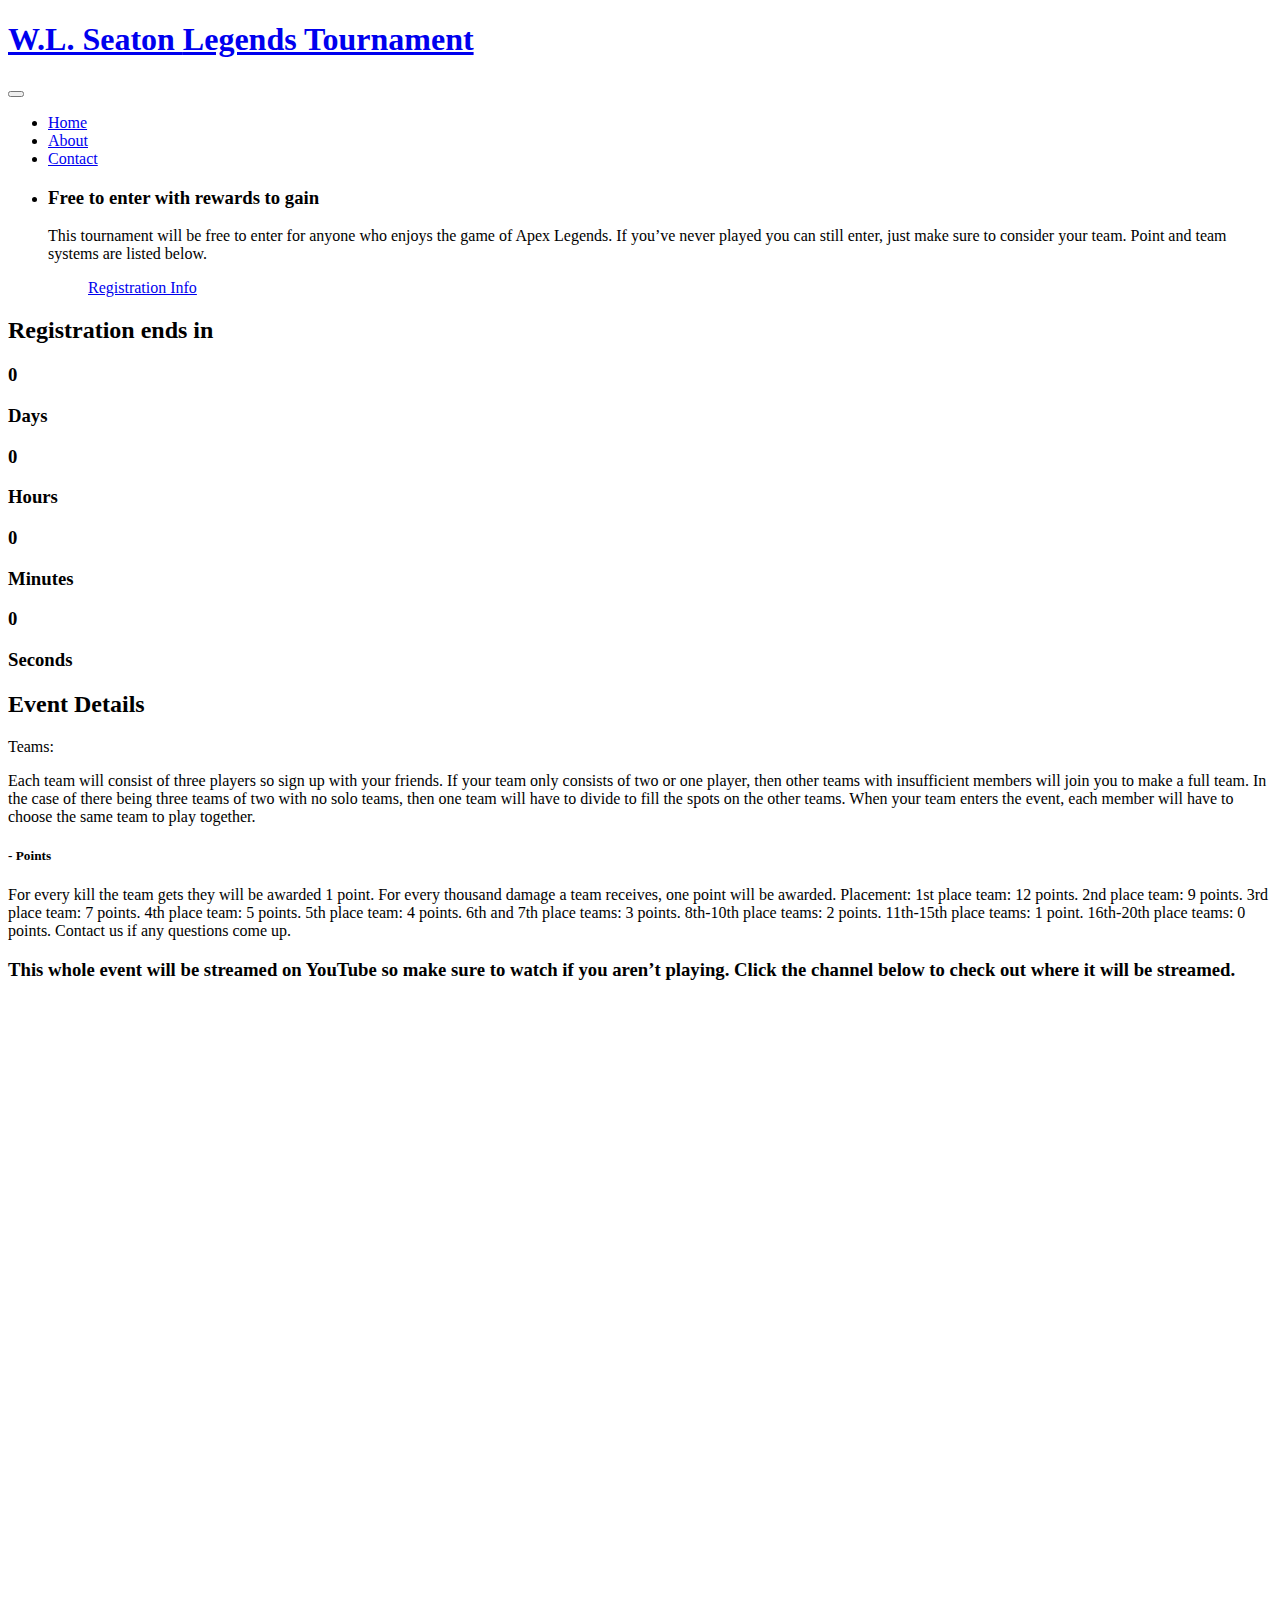
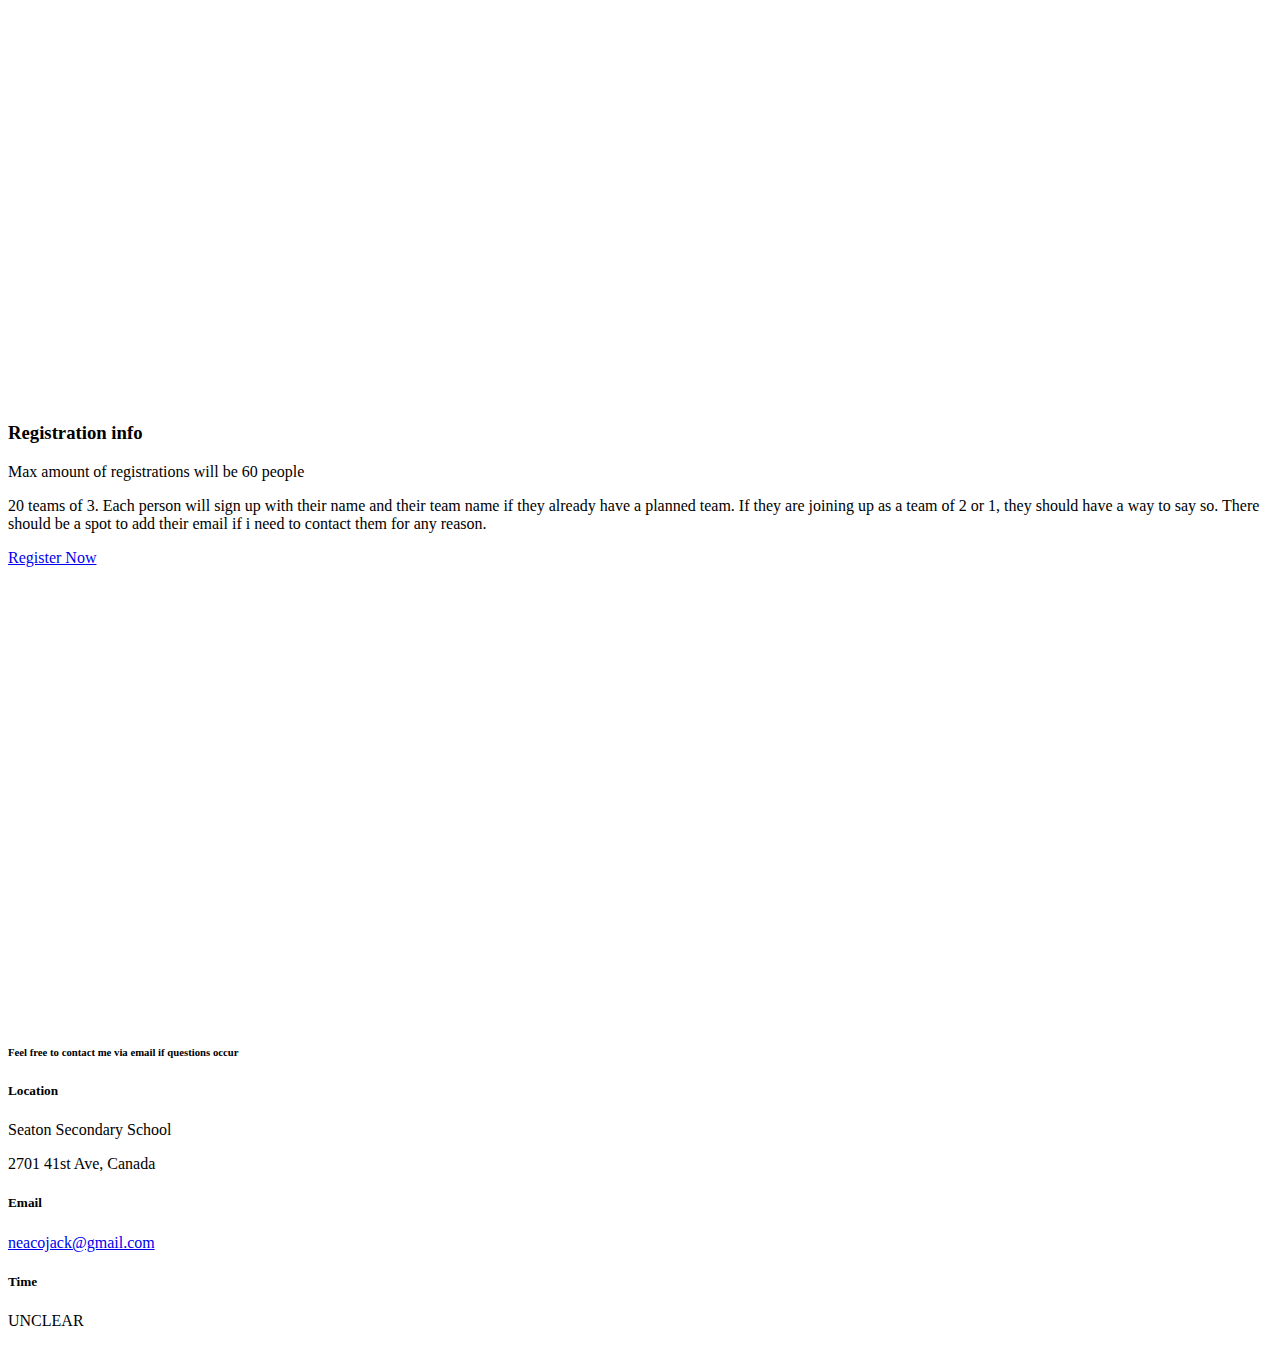
==== index.html @ 9aca7dee "Update index.html" ====
<!DOCTYPE html>
<html lang="en">
<head>
<title>Seaton Legends Tournament</title>
<meta name="viewport" content="width=device-width, initial-scale=1">
<meta charset="utf-8">
<script type="application/x-javascript"> addEventListener("load", function() { setTimeout(hideURLbar, 0); }, false); function hideURLbar(){ window.scrollTo(0,1); } </script>
<!-- bootstrap-css -->
<link href="bootstrap.css" rel="stylesheet" type="css" media="all">
<!--// bootstrap-css -->
<!-- css -->
<link rel="stylesheet" href="style.css" type="css" media="all">
<!--// css -->
<!-- font-awesome icons -->
<link href="font-awesome.css" rel="stylesheet"> 
<!-- //font-awesome icons -->
<!-- portfolio -->	
<link rel="stylesheet" href="chocolat.css" type="css" media="all">
<!-- //portfolio -->	
<!-- font -->
<link href="//fonts.googleapis.com/css?family=Roboto:100,100i,300,300i,400,400i,500,500i,700,700i,900,900i" rel="stylesheet">
<link href='//fonts.googleapis.com/css?family=Roboto+Condensed:400,700italic,700,400italic,300italic,300' rel='stylesheet' type='text/css'>
<!-- //font -->
<script src="js/jquery-1.11.1.min.js"></script>
<script src="js/bootstrap.js"></script>
<script type="text/javascript">
	jQuery(document).ready(function($) {
		$(".scroll").click(function(event){		
			event.preventDefault();
			$('html,body').animate({scrollTop:$(this.hash).offset().top},1000);
		});
	});
</script> 

<!--[if lt IE 9]>
  <script src="https://oss.maxcdn.com/libs/html5shiv/3.7.0/html5shiv.js"></script>
<![endif]-->
</head>
<body>
	<!-- banner -->
	<div class="banner">
		<div class="agileinfo-dot">
			<div class="agileits-logo">
				<h1><a href="index.html">W.L. Seaton  <span>Legends Tournament</span></a></h1>
			</div>
			<div class="header-top">
				<div class="container">
					<div class="header-top-info">
						<nav class="navbar navbar-default">
							<!-- Brand and toggle get grouped for better mobile display -->
							<div class="navbar-header">
								<button type="button" class="navbar-toggle collapsed" data-toggle="collapse" data-target="#bs-example-navbar-collapse-1">
									<span class="sr-only">Toggle navigation</span>
									<span class="icon-bar"></span>
									<span class="icon-bar"></span>
									<span class="icon-bar"></span>
								</button>
							</div>

							<!-- Collect the nav links, forms, and other content for toggling -->
							<div class="collapse navbar-collapse nav-wil" id="bs-example-navbar-collapse-1">
								<nav>
									<ul class="nav navbar-nav">
										<li class="active"><a href="index.html">Home</a></li>
										<li><a href="#about" class="scroll">About</a></li>
										<li><a href="#contact" class="scroll">Contact</a></li>
									</ul>
								</nav>
							</div>
							<!-- /.navbar-collapse -->
						</nav>
					</div>
				</div>
			</div>
			<div class="w3layouts-banner-info">
				<div class="container">
					<div class="w3layouts-banner-slider">
						<div class="w3layouts-banner-top-slider">
							<div class="slider">
								<div class="callbacks_container">
									<ul class="rslides callbacks callbacks1" id="slider4">
										<li>
											<div class="banner_text">
												<h3>Free to enter with rewards to gain</h3>
												<p>This tournament will be free to enter for anyone who enjoys the game of Apex Legends. If you’ve never played you can still enter, just make sure to consider your team. Point and team systems are listed below.												</p>
												<ul class="w3-button">
													<a href="#gallery" class="scroll">Registration Info</a>
												</ul>
											</div>
										</li>

									</ul>

									<section class="coming-soon">
										<div>
										  <h2>Registration ends in</h2>
										  <div class="countdown">
											<div class="container-day">
											  <h3 class="day">Time</h3>
											  <h3>Days</h3>
											</div>
											<div class="container-hour">
											  <h3 class="hour">Time</h3>
											  <h3>Hours</h3>
											</div>
											<div class="container-minute">
											  <h3 class="minute">Time</h3>
											  <h3>Minutes</h3>
											</div>
											<div class="container-second">
											  <h3 class="second">Time</h3>
											  <h3>Seconds</h3>
											</div>
										  </div>
										</div>
										<!-- <img class="waiting" src="./images/example1.jpg" /> -->
									  </section>
									  <script src="index.js"></script>


								</div>
								<div class="clearfix"> </div>
								<script src="js/responsiveslides.min.js"></script>
								<script>
									// You can also use "$(window).load(function() {"
									$(function () {
									  // Slideshow 4
									  $("#slider4").responsiveSlides({
										auto: true,
										pager:true,
										nav:true,
										speed: 500,
										namespace: "callbacks",
										before: function () {
										  $('.events').append("<li>before event fired.</li>");
										},
										after: function () {
										  $('.events').append("<li>after event fired.</li>");
										}
									  });
								
									});
								 </script>
								<!--banner Slider starts Here-->
							</div>
						</div>
					</div>
				</div>
			</div>
		</div>
	</div>
	<!-- //banner -->
	<!-- about -->
	<div class="about" id="about"> 
		<div class="container"> 
			<div class="welcome">
				<div class="agileits-title"> 
					<h2>Event Details</h2>
					<span>Teams: </span><p>Each team will consist of three players so sign up with your friends. If your team only consists of two or one player, then other teams with insufficient members will join you to make a full team. In the case of there being three teams of two with no solo teams, then one team will have to divide to fill the spots on the other teams. When your team enters the event, each member will have to choose the same team to play together.					</p>
				</div>
			</div>
			<div class="about-w3lsrow"> 
				<div class="col-md-7 col-sm-7 w3about-img"> 
					<div class="w3about-text"> 
						<h5 class="w3l-subtitle">- Points</h5>
						<p>For every kill the team gets they will be awarded 1 point. For every thousand damage a team receives, one point will be awarded. <span>Placement:</span> 1st place team: 12 points. 2nd place team: 9 points. 3rd place team: 7 points. 4th place team: 5 points. 5th place team: 4 points. 6th  and 7th place teams: 3 points. 8th-10th place teams: 2 points. 11th-15th place teams: 1 point. 16th-20th place teams: 0 points.
							Contact us if any questions come up.</p>
					</div>
				</div> 
				<div class="clearfix"> </div>
			</div>
		</div>
	</div>
	<!-- //about --> 
	<!-- markets -->
	<div class="markets" id="markets">
		<div class="container">
			<div class="agileits-title"> 
				<h3>This whole event will be streamed on YouTube so make sure to watch if you aren’t playing. Click the channel below to check out where it will be streamed.</h3>
			</div>
			<div class="youtube">
				 <iframe id="youtube" src='https://widgets.sociablekit.com/youtube-channel-videos/iframe/231687' frameborder='0' width='100%' height='1000'></iframe>
			</div>

		</div>
	</div>
	<!-- //markets -->
	<!-- portfolio -->
	<div class="portfolio" id="gallery">
		<div class="container">
			<div class="agileits-title2"> 
				<h3>Registration info</h3> 
				<div class="p2">
					<p>Max amount of registrations will be 60 people</p>
				</div>
				<div class="p">
					<p> 20 teams of 3. Each person will sign up with their name and their team name if they already have a planned team. If they are joining up as a team of 2 or 1, they should have a way to say so. There should be a spot to add their email if i need to contact them for any reason.</p>
				</div>
			</div>
			<div class="w3-button">
				<a href="https://docs.google.com/forms/d/e/1FAIpQLSfrd9AzRhkGu83WrYYAZsV8nhxRJl8snKcd16oXZm_M70qxGg/viewform?usp=sf_link" data-toggle="modal" data-target="#myModal">Register Now</a>
			</div>
			
		</div>
	</div>
	<!-- //portfolio -->
	<!-- modal -->

	<!-- //modal -->
	<!-- testimonial -->

	<!-- //testimoni-->
	<!-- //mail -->
	<!-- contact -->
	<div id="contact" class="contact">
		<div class="contact-row agileits-w3layouts">  
			<div class="col-md-5 contact-w3lsleft map">
				<iframe src="https://www.google.com/maps/embed?pb=!1m18!1m12!1m3!1d2550.0296225092206!2d-119.26890732314709!3d50.27270550014544!2m3!1f0!2f0!3f0!3m2!1i1024!2i768!4f13.1!3m3!1m2!1s0x537dd8edae91779f%3A0x632ab444220f8e5c!2s4701%2041st%20Ave%2C%20Vernon%2C%20BC%20V1T%204Y2!5e0!3m2!1sen!2sca!4v1700872044190!5m2!1sen!2sca" width="600" height="450" style="border:0;" allowfullscreen="" loading="lazy" referrerpolicy="no-referrer-when-downgrade"></iframe>
			</div>
			<div class="col-md-7 contact-w3lsright">
				<h6>Feel free to contact me via email if questions occur </h6>
				<div class="col-xs-6 address-row">
					<div class="col-xs-2 address-left">
						<span class="glyphicon glyphicon-home" aria-hidden="true"></span>
					</div>
					<div class="col-xs-10 address-right">
						<h5>Location</h5>
						<p>Seaton Secondary School</p>
						<p>2701 41st Ave, Canada </p>
					</div>
					<div class="clearfix"> </div>
				</div>
				<div class="col-xs-6 address-row w3-agileits">
					<div class="col-xs-2 address-left">
						<span class="glyphicon glyphicon-envelope" aria-hidden="true"></span>
					</div>
					<div class="col-xs-10 address-right">
						<h5>Email</h5>
						<p><a href="neacojack@gmail.com"> neacojack@gmail.com </a></p>

					</div>
					<div class="clearfix"> </div>
				</div>

				<div class="col-xs-6 address-row">
					<div class="col-xs-2 address-left">
						<span class="glyphicon glyphicon-time" aria-hidden="true"></span>
					</div>
					<div class="col-xs-10 address-right">
						<h5>Time</h5>
						<p>UNCLEAR</p>
					</div>
					<div class="clearfix"> </div>
				</div>
				<div class="clearfix"> </div>	
			</div>
			<div class="clearfix"> </div>
		</div>	
	</div>
</body>	
</html>
---- style.css ----
body a{
  transition: 0.5s all;
  -webkit-transition: 0.5s all;
  -o-transition: 0.5s all;
  -moz-transition: 0.5s all;
  -ms-transition: 0.5s all;
}
html, body{
    font-size: 100%;
	font-family: 'Roboto', sans-serif;
}
body{
	background:#FFFFFF;
}
.banner{
	background: url(../images/1.jpg) no-repeat 0px 0px;
    background-size: cover;
}
.agileinfo-dot{
    background: url(../images/dott.png)repeat 0px 0px;
    background-size: 2px;
    -webkit-background-size: 2px;
    -moz-background-size: 2px;
    -o-background-size: 2px;
    -ms-background-size: 2px;
    padding: 3em 0;
}
.jarallax {
    position: relative;
    background-size: cover;
    background-repeat: no-repeat;
    background-position: 50% 50%;
}
/*-- banner --*/
/*-- header --*/
.agileits-logo {
	text-align:center;
}
.agileits-logo h1{
	margin:0;
}
.agileits-logo h1 a{
    font-size: 2em;
    text-transform: uppercase;
    color: #0d153c;
    text-decoration: none;
    font-weight: 700;
    font-family: 'Roboto Condensed', sans-serif;
    letter-spacing: 6px;
    padding: 0;
}
.agileits-logo h1 a span{
    text-transform: capitalize;
    letter-spacing: 1px;
    font-weight: 300;
    color: #FFFFFF;
}
.navbar-default {
    background: none;
    border: none;
}
.navbar {
    margin-bottom: 0;
}
.navbar-collapse {
    padding: 0;
    box-shadow: none;
}
.navbar-default .navbar-brand {
    color: #fff;
}
.navbar-nav {
    float: none;
    text-align: center;
    background: none;
    margin: 4em 0 0 0;
}
.header-top-info ul li{
    display: inline-block;
    float: none;
}
.navbar-nav li:after {
    content: "";
    position: absolute;
    background: #FFFFFF;
    height: 7px;
    width: 7px;
    top: 16px;
    left: 0;
    border-radius: 50%;
	-webkit-border-radius: 50%;
	-ms-border-radius: 50%;
	-o-border-radius: 50%;
	-moz-border-radius: 50%;
}
.navbar-nav li.active:after {
    background: none !important;
    width: 0px !important;
}
.navbar-default .navbar-nav > li > a {
    color: #fff;
    border: solid 2px rgba(255, 255, 255, 0);
}
.navbar-default .navbar-nav > li > a:hover, .navbar-default .navbar-nav > li > a:focus {
    color: #ffffff;
	border: solid 2px #ffffff;
    background: none;
    border-radius: 20px;
}
.navbar-default .navbar-brand:hover, .navbar-default .navbar-brand:focus {
    color: #ffffff;
}
.navbar-nav > li > a {
    font-size: 1em;
    padding: .5em 2em;
    margin: 0 1em;
}
.navbar-default .navbar-nav > .active > a, .navbar-default .navbar-nav > .active > a:hover, .navbar-default .navbar-nav > .active > a:focus {
    color: #ffffff;
    border: solid 2px #ffffff;
    background: none;
    border-radius: 20px;
}
/*-- //header --*/
/*--slider--*/
#slider2,
#slider3 {
  box-shadow: none;
  -moz-box-shadow: none;
  -webkit-box-shadow: none;
  margin: 0 auto;
}
.rslides_tabs li:first-child {
  margin-left: 0;
}
.rslides_tabs .rslides_here a {
  background: rgba(255,255,255,.1);
  color: #fff;
  font-weight: bold;
}
.events {
  list-style: none;
}
.callbacks_container {
  position: relative;
  float: left;
  width: 100%;
}
.callbacks {
  position: relative;
  list-style: none;
  overflow: hidden;
  width: 100%;
  padding: 0;
  margin: 0;
}
.callbacks li {
  position: absolute;
  width: 100%;
}
.callbacks img {
  position: relative;
  z-index: 1;
  height: auto;
  border: 0;
}
.callbacks .caption {
	display: block;
	position: absolute;
	z-index: 2;
	font-size: 20px;
	text-shadow: none;
	color: #fff;
	left: 0;
	right: 0;
	padding: 10px 20px;
	margin: 0;
	max-width: none;
	top: 10%;
	text-align: center;
}
.callbacks_nav {
    position: absolute;
    -webkit-tap-highlight-color: rgba(0,0,0,0);
    bottom: 109px;
    left: 0;
    z-index: 3;
    text-indent: -9999px;
    overflow: hidden;
    text-decoration: none;
    width: 50px;
    height: 50px;
    background: transparent url(../images/arrows.png) no-repeat left top;
}
.callbacks_nav.next {
    left: auto;
    background-position: right top;
    right: 0;
 }
 .callbacks_nav.prev {
    right: auto;
    background-position: left top;
    left: 0;
}
#slider3-pager a {
  display: inline-block;
}
#slider3-pager span{
  float: left;
}
#slider3-pager span{
	width:100px;
	height:15px;
	background:#fff;
	display:inline-block;
	border-radius:30em;
	opacity:0.6;
}
#slider3-pager .rslides_here a {
  background: #FFF;
  border-radius:30em;
  opacity:1;
}
#slider3-pager a {
  padding: 0;
}
#slider3-pager li{
	display:inline-block;
}
.rslides {
  position: relative;
  list-style: none;
  overflow: hidden;
  width: 100%;
  padding: 0;
}
.rslides li {
  -webkit-backface-visibility: hidden;
  position: absolute;
  display:none;
  width: 100%;
  left: 0;
  top: 0;
}
.rslides li{
  position: relative;
  display: block;
  float: left;
}
.rslides img {
  height: auto;
  border: 0;
  }
.callbacks_tabs{
    list-style: none;
    position: absolute;
    top: 116%;
    left: 48%;
    padding: 0;
    margin: 0;
    display: block;
    z-index: 999;
}
.slider-top span{
	font-weight:600;
}
.callbacks_tabs li{
    display: inline-block;
    margin: 0;
}
/*----*/
.callbacks_tabs a{
 visibility: hidden;
}
.callbacks_tabs a:after {
    content: "\f111";
    font-size: 0;
    font-family: FontAwesome;
    visibility: visible;
    display: block;
    height: 10px;
    width: 10px;
    display: inline-block;
    background: #ffffff;
    border: 2px solid #ffffff;
    border-radius: 50%;
    -webkit-border-radius: 50%;
    -o-border-radius: 50%;
    -moz-border-radius: 50%;
    -ms-border-radius: 50%;
}
.callbacks_here a:after{
    background: #2229a9;
    border: 2px solid #ffffff;
}
/*-- //slider --*/
/*-- w3layouts-banner-info --*/
.w3layouts-banner-info {
    padding: 8em 0;
}
.banner_text {
    text-align: center;
}
.banner_text h3 {
    color: #FFFFFF;
    font-size: 3em;
    margin: 0;
    font-weight: 100;
    text-transform: uppercase;
}
.banner_text p {
    color: #FFFFFF;
    font-size: 1em;
    margin: 2em 0;
    letter-spacing: 2px;
}
.w3-button {
    position: relative;
    margin: 0;
    padding: 1em;
    z-index: 1;
}
.w3-button a {
    color: #FFFFFF;
    font-size: 1em;
    padding: .5em 1em;
    border: solid 2px rgb(22, 38, 91);
    text-decoration: none;
    border-radius: 30px;
    margin: 0;
    background:rgb(23, 25, 98);
}
.w3-button a:hover {
    color: #FFFFFF;
    background:none;
    border: solid 2px #FFFFFF;
}
/*-- //w3layouts-banner-info --*/
/*-- about--*/
.about,.contact,.register,.testimonial-dot,.team,.blog,.mail{
    padding: 4em 0;
}
.welcome{
    border-bottom: 1px dashed #ccc;
    padding-bottom: 1em;
	text-align:center;
}
.agileits-title h2,.agileits-title h3{
    font-size: 3em;
    color: #1b265a;
    margin: 0;
    text-align: center;
    font-family: 'Roboto Condensed', sans-serif;
	padding-top: 1em;
	padding-bottom: 1em;
}
.agileits-title p {
    font-size: 1em;
    color: #706f6f;
    line-height: 1.8em;
    margin: 2em auto 0;
    width: 65%;
} 
.about-w3lsrow {
    margin: 4em 0 0 0;
}
.w3about-img {
    background: url(../images/2.jpg)no-repeat 0px 0px;
    background-size: cover;
    min-height: 31em;
	min-width: 50em;
    padding: 0;
	position:relative;
	
}
.w3about-text {
    background: #f2f2f2;
    position: absolute;
    width: 66%;
    padding: 3em;
    right: -30%;
	opacity: 1;
    top: 24%;
}
.w3about-text h5 {
    font-size: 2.1em;
    color: #212121;
    margin: 0;

} 
.w3about-text p{
	color:#4a4747;
	font-size:.9em;
	line-height:1.8em;
	margin:1em 0 0 0;

}
/*-- //about--*/
/*-- contact --*/
.contact{
	background: #ececec;
}
.wthree-heading h3,.agileits-top-heading h2 {
    color: #212121;
    font-size: 2.5em;
    margin: 0;
    font-weight: 600;
    text-transform: uppercase;
    letter-spacing: 6px;
}
.wthree-heading{
	text-align:center;
}
.contact-grids,.agileits-feedback-grids,.w3-agileits-newsletter,.team-grids,.agile-contact-form,.w3-agile-testimonial,.wthree-blog-grids,.w3_mail_grids,.agileits-team-grids{
    margin: 4em 0 0 0;
}
.agileits-icon-grid {
    padding: 2em;
    background: #FFFFFF;
    box-shadow: 0 0px 1px rgb(107, 107, 107), 0 1px 2px rgba(0,0,0,.24);
}
.icon-left{
	float: none;
    width: 70px;
    height: 70px;
    text-align: center;
    padding: 1.2em 0 0 0;
    margin: 0 auto 1em;
    background: #3A4EB2;
}
.icon-left i.fa{
    color: #FFFFFF;
    font-size: 2em;
}
.icon-right{
    float: none;
    width: 100%;
    text-align: center;
}
.icon-right h5{
    color: #212121;
    font-size: 1em;
    margin: 0;
    font-weight: 700;
    text-transform: uppercase;
    letter-spacing: 4px;
}
.icon-right p{
	color: #999999;
    font-size: .9em;
    margin: 1em 0 0 0;
    line-height: 1.8em;
}
.w3ls-contact-grid:nth-child(4),.w3ls-contact-grid:nth-child(5),.w3ls-contact-grid:nth-child(6){
	margin:3em 0 0 0;
}
/*-- //contact --*/
/*-- register --*/
.filtr-item {
	padding: 0;
	width: 33.3335%;
	float: left;
}
.filtr-container {
	width: 100%;
}
.item-desc {
	background-color: rgba(0,0,0,0.5);
	color: white;
	position: absolute;
	text-transform: uppercase;
	text-align: center;
	z-index: 1;
}
.simplefilter li, .multifilter li, .sortandshuffle li {
	color: #212121;
    cursor: pointer;
    display: inline-block;
    padding: 10px 20px;
    font-size: .9em;
    font-weight: 600;
    margin: 0 0.4em;
    border-radius: 30px;
    -webkit-border-radius: 30px;
    -moz-border-radius: 30px;
    -o-border-radius: 30px;
    -ms-border-radius: 30px;
}
.simplefilter li {
    border: 2px solid #212121;
}
.simplefilter li.active {
    border: 2px solid #3A4EB2;
    color: #ffffff;
    background: #3A4EB2;
	border-radius: 30px;
    -webkit-border-radius: 30px;
    -moz-border-radius: 30px;
    -o-border-radius: 30px;
    -ms-border-radius: 30px;
}
select {
	padding: 1rem 1rem;
	text-transform: uppercase;
}
.sortandshuffle .shuffle-btn {
	background-color: #dec800;
}
.sortandshuffle .sort-btn {
	background-color: #de0000;
}
.sortandshuffle .sort-btn.active {
	background-color: #9d0000;
}

.filtr-item {
	transform: scale(1) translate3d(0px, 0px, 0px);
	-o-transform: scale(1) translate3d(0px, 0px, 0px);
	transition: all 0.5s ease-out 0ms;
	-o-transition: all 0.5s ease-out 0ms;
	transform-style: preserve-3d;
	-o-transform-style: preserve-3d;
}
ul.simplefilter {
	text-align: center;
    margin: 4em 0 3em;
    padding: 0;
}
@media screen and (max-width:991px) {
	.filtr-item {
		float: left;
		width: 33.33%;
	}
	.simplefilter li, .multifilter li, .sortandshuffle li {
		padding: 10px 13px;
		font-size: 1em;
	}
}
@media screen and (max-width:768px) {
	.filtr-item {
		float: left;
		width: 50%;
	}
	.simplefilter li, .multifilter li, .sortandshuffle li {
		padding: 8px 10px;
		font-size: 0.9em;
		letter-spacing: 0px;
	}
}
@media screen and (max-width:600px) {
	.filtr-item {
		padding: 0em;
	}
	ul.simplefilter {
		margin-bottom: 0em;
	}
	.simplefilter li, .multifilter li, .sortandshuffle li {
		margin-bottom: 1em;
	}
}
@media screen and (max-width:414px) {
	ul.simplefilter {
		margin-bottom: 0em;
	}
	.filtr-item {
		width: 100%;
	}
	.simplefilter li, .multifilter li, .sortandshuffle li {
		padding: 4px 4px;
		font-size: 0.8em;
		letter-spacing: 0px;
		margin-bottom: 1em;
	}
}
.register figure {
	margin: 0;
	padding: 0;
	position: relative;
	display: block;
	cursor: pointer;
	overflow: hidden;
}
.register figure:hover figcaption {
	-ms-filter: progid:DXImageTransform.Microsoft.Alpha(Opacity=100);
	filter: alpha(opacity=100);
	opacity: 1;
	-webkit-transform: rotate(0);
	-moz-transform: rotate(0);
	-o-transform: rotate(0);
	-ms-transform: rotate(0);
	transform: rotate(0);
	top: 0;
}
.register figcaption {
	-ms-filter: progid:DXImageTransform.Microsoft.Alpha(Opacity=0);
	filter: alpha(opacity=0);
	opacity: 0;
	position: absolute;
	height: 100%;
	width: 100%;
	top: -100%;
	background: rgba(0,0,0,.5);
	color: #fff;
	-webkit-transition: all .5s ease;
	-moz-transition: all .5s ease;
	-o-transition: all .5s ease;
	-ms-transition: all .5s ease;
	transition: all .5s ease;
	-webkit-transition-delay: .5s;
	-moz-transition-delay: .5s;
	-o-transition-delay: .5s;
	-ms-transition-delay: .5s;
	transition-delay: .5s;
	-webkit-transform: rotate(360deg);
	-moz-transform: rotate(360deg);
	-o-transform: rotate(360deg);
	-ms-transform: rotate(360deg);
	transform: rotate(360deg);
}
.register figcaption h3 {
    color: #FFF;
    text-align: center;
    margin-bottom: 0;
    font-size: 2em;
    letter-spacing: 3px;
    font-weight: 700;
	font-family: 'Roboto Condensed', sans-serif;
    text-transform: uppercase;
    position: relative;
    margin-top: 105px;
    -webkit-transition: all .5s;
    -moz-transition: all .5s;
    -o-transition: all .5s;
    -ms-transition: all .5s;
    transition: all .5s;
    -webkit-transition-delay: 1s;
    -moz-transition-delay: 1s;
    -o-transition-delay: 1s;
    -ms-transition-delay: 1s;
    transition-delay: 1s;
}
.register figcaption h3 span{
	text-transform: capitalize;
    letter-spacing: 1px;
    font-weight: 300;
}
.register figure:hover h3 {
	left: 0;
}
.register figcaption a {
	color: #fff;
	border: 2px solid #fff;
	padding: 4px 10px;
	text-decoration: none;
}
.register figcaption a:hover {
	color: #4f5856;
	background: #fff;
}
/*-- //register --*/
/*-- model --*/
.agileits-w3layouts-info img{
	width:100%;
}
.modal-header h4 {
    margin: 0;
    font-size: 2em;
    text-transform: uppercase;
    color: #3A4EB2;
    text-decoration: none;
    font-weight: 700;
    font-family: 'Roboto Condensed', sans-serif;
    letter-spacing: 6px;
    padding: 0;
}
.modal-header h4 span{
	text-transform: capitalize;
    letter-spacing: 1px;
    font-weight: 300;
    color: #212121;
}
.modal-body p{
    margin: 1em 0 0 0;
    font-size: .875em;
    color: #999999;
    line-height: 1.8em;
}
/*-- //model --*/
/*-- testimonial --*/
.testimonial{
	background:url(../images/1.jpg) no-repeat 0px 0px;
	background-size:cover;
}
.testimonial-dot{
    background: url(../images/dott.png)repeat 0px 0px;
    background-size: 2px;
    -webkit-background-size: 2px;
    -moz-background-size: 2px;
    -o-background-size: 2px;
    -ms-background-size: 2px;
}
.testimonial-heading h3{
	color:#FFFFFF;
}
.testimonial-heading h5{
	color:#FFFFFF;
}
.testimonial-img-grid{
    width: 28%;
    margin: 0 auto;
}
.testimonial-img{
	float: left;
    width: 26.33%;
}
.testimonial-img:nth-child(2){
	margin:0 2em;
}
.testimonial-img img{
	width:100%;
	border-radius:50%;
	-webkit-border-radius:50%;
	-ms-border-radius:50%;
	-moz-border-radius:50%;
	-o-border-radius:50%;
}
.t-img1 img,.t-img2 img{
	opacity: 0.6;
}
.testimonial-img-info{
	margin:2em 0 0 0;
}
.testimonial-img-info{
	text-align:center;
}
.testimonial-img-info p{
    color: #FFFFFF;
    font-size: .9em;
    margin:0 auto;
	width:60%;
    line-height: 1.8em;	
}
.testimonial-img-info h5{
    color: #FFFFFF;
    font-size: 1em;
    margin: 1em 0;
    font-weight: 700;
    text-transform: uppercase;
    letter-spacing: 4px;
}
.testimonial-img-info h6{
	color: #FFFFFF;
    font-size: .9em;
    margin: 1em 0;
    font-style: italic;
}
/*-- //testimonial --*/
/*-- team --*/
.team-heading h4{
    color: rgba(255, 255, 255, 0.47);
}
.team-info{
    position: relative;
    overflow: hidden;	
}
.team-info img{
	width:100%;
}
.team-caption h4{
    color: #FFFFFF;
    font-size: 1.5em;
    margin: .5em 0 0 0;
    font-family: 'Roboto Condensed', sans-serif;
}
.team-caption p{
    color: #eaeaea;
    font-size: .9em;
    margin: 0;
}
.team-caption ul{
    padding: 0;
    margin: 1em 0 0 0;
}
.team-caption ul li{
    display: inline-block;
}
.team-caption ul li a {
	color: #333;
    text-align: center;
}
.team-caption ul li a i.fa.fa-facebook{
    height: 30px;
    width: 30px;
    line-height: 30px;
    border: solid 2px #FFF;
    background: none;
    color: #FFF;
    transition: 0.5s all;
    -webkit-transition: 0.5s all;
    -moz-transition: 0.5s all;
    -o-transition: 0.5s all;
    -ms-transition: 0.5s all;
}
.team-caption ul li a i.fa.fa-facebook:hover {
    background: #3b5998;
}
.team-caption ul li a i.fa.fa-twitter{
    height: 30px;
    width: 30px;
    line-height: 30px;
    border: solid 2px #FFF;
    background: none;
    color: #FFF;
    transition: 0.5s all;
    -webkit-transition: 0.5s all;
    -moz-transition: 0.5s all;
    -o-transition: 0.5s all;
    -ms-transition: 0.5s all;
}
.team-caption ul li a i.fa.fa-twitter:hover{
	background: #55acee;
}
.team-caption ul li a i.fa.fa-rss{
    height: 30px;
    width: 30px;
    line-height: 30px;
    border: solid 2px #FFF;
    background: none;
    color: #FFF;
    transition: 0.5s all;
    -webkit-transition: 0.5s all;
    -moz-transition: 0.5s all;
    -o-transition: 0.5s all;
    -ms-transition: 0.5s all;
}
.team-caption ul li a i.fa.fa-rss:hover{
	background: #f26522;
}
.team-caption {
    background: #3A4EB2;
    padding: 1em;
    position: absolute;
    left: 0;
    bottom: -105%;
    text-align: center;
    width: 100%;
    height: 154px;
    -webkit-transition: .5s all;
    transition: .5s all;
    -moz-transition: .5s all;
}
.team-info:hover .team-caption{
    bottom: 0%;
}
.team-info:hover .team-caption {
    bottom: 0%;
}
/*-- //team --*/
/*-- blog --*/
.blog{
	background: #ececec;
} 
.blog-left h4{
    color: #3A4EB2;
    margin: 0 0 1em 0;
    font-size: 2.5em;
    font-weight: 800;
}
.blog-left ul{
	padding:0;
	margin:1em 0 0 0;
}
.blog-left ul li{
    display: block;
    color: #212121;
    font-size: .9em;
    margin: .5em 0;
}
.blog-left ul li a{
    color: #3A4EB2;
    text-decoration: none;
    -o-transition: all 0.5s;
    -moz-transition: all 0.5s;
    -ms-transition: all 0.5s;
    -webkit-transition: all 0.5s;
    transition: all 0.5s;
}
.blog-left ul li a:hover{
	color:#212121;
}
.blog-left ul li a:focus,.blog-right a:focus,.date-text a:focus{
	outline:none;
}
.blog-right a {
	line-height: 1.5em;
    color: #212121;
    font-size: 1em;
    margin: 0;
    text-transform: uppercase;
    text-decoration: none;
    font-weight: 500;
    letter-spacing: 1px;
    -o-transition: all 0.5s;
    -moz-transition: all 0.5s;
    -ms-transition: all 0.5s;
    -webkit-transition: all 0.5s;
    transition: all 0.5s;
}
.blog-right a:hover{
	color: #FF9800;
}
.blog-right p {
    color: #999999;
    margin: 1em 0 0 0;
    font-size: .9em;
    line-height: 1.8em;
}
/*-- //blog --*/
/*-- mail --*/
.w3_mail_grids textarea{
    outline: none;
    padding: 10px;
    color: #212121;
    font-size: 14px;
    border: none;
    border-bottom: 2px solid #212121;
    background: none;
    width: 97.3%;
    margin: 0 0 3em 1.1em;
    min-height: 150px;
    resize: none;
    font-weight: 600;
}
.w3_mail_grids textarea::-webkit-input-placeholder {
	color: #212121 !important;
}
.w3_mail_grids input[type="submit"]{
    outline: none;
    padding: .5em 1em;
    color: #ffffff;
    letter-spacing: 2px;
    font-size: 1em;
    border: none;
    text-transform: uppercase;
    background: #FF9800;
	border: 2px solid #FF9800;
    font-weight: 600;
	-o-transition: all 0.5s;
    -moz-transition: all 0.5s;
    -ms-transition: all 0.5s;
    -webkit-transition: all 0.5s;
    transition: all 0.5s;
}
.w3_mail_grids input[type="submit"]:hover{
	color:#212121;
	border: 2px solid #212121;
	background:none;
}
.input {
    position: relative;
    z-index: 1;
    display: inline-block;
    margin: 1em;
    max-width: 30%;
    width: calc(100% - 2em);
    vertical-align: top;
}

.input__field {
	position: relative;
	display: block;
	float: right;
	padding: 0.8em;
	width: 60%;
	border: none;
	border-radius: 0;
	background: #f0f0f0;
	color: #aaa;
	-webkit-appearance: none; /* for box shadows to show on iOS */
}

.input__field:focus {
	outline: none;
}

.input__label {
	display: inline-block;
    padding: 0 1em;
    width: 40%;
    color: #212121;
    font-weight: 600;
    -webkit-font-smoothing: antialiased;
    -moz-osx-font-smoothing: grayscale;
    -webkit-touch-callout: none;
    -webkit-user-select: none;
    -khtml-user-select: none;
    -moz-user-select: none;
    -ms-user-select: none;
    user-select: none;
}

.input__label-content {
	position: relative;
	display: block;
	padding: 1.6em 0;
	width: 100%;
}
/* Jiro */
.input__field--jiro {
	padding:1em 0.5em;
	width: 100%;
	background: transparent;
	color: #212121;
    font-size: 14px;
	opacity: 0;
	-webkit-transition: opacity 0.3s;
	transition: opacity 0.3s;
}

.input__label--jiro {
	position: absolute;
	left: 0;
	padding: 0 0.85em;
	width: 100%;
	height: 100%;
	text-align: left;
	pointer-events: none;
	font-size: 14px;
}

.input__label-content--jiro {
	-webkit-transition: -webkit-transform 0.3s 0.3s;
	transition: transform 0.3s 0.3s;
}

.input__label--jiro::before,
.input__label--jiro::after {
	content: '';
	position: absolute;
	top: 0;
	left: 0;
	width: 100%;
	height: 100%;
	-webkit-transition: -webkit-transform 0.3s;
	transition: transform 0.3s;
}

.input__label--jiro::before {
    border-top: 2px solid #212121;
    -webkit-transform: translate3d(0, 100%, 0) translate3d(0, -2px, 0);
    transform: translate3d(0, 100%, 0) translate3d(0, -2px, 0);
    -webkit-transition-delay: 0.3s;
    transition-delay: 0.3s;
}

.input__label--jiro::after {
	z-index: -1;
	background:#f5f5f5;
	-webkit-transform: scale3d(1, 0, 1);
	transform: scale3d(1, 0, 1);
	-webkit-transform-origin: 50% 0%;
	transform-origin: 50% 0%;
}

.input__field--jiro:focus,
.input--filled .input__field--jiro {
	opacity: 1;
	-webkit-transition-delay: 0.3s;
	transition-delay: 0.3s;
}

.input__field--jiro:focus + .input__label--jiro .input__label-content--jiro,
.input--filled .input__label-content--jiro {
	-webkit-transform: translate3d(0, -80%, 0);
	transform: translate3d(0, -80%, 0);
	-webkit-transition-timing-function: cubic-bezier(0.2, 1, 0.3, 1);
	transition-timing-function: cubic-bezier(0.2, 1, 0.3, 1);
}

.input__field--jiro:focus + .input__label--jiro::before,
.input--filled .input__label--jiro::before {
	-webkit-transition-delay: 0s;
	transition-delay: 0s;
}

.input__field--jiro:focus + .input__label--jiro::before,
.input--filled .input__label--jiro::before {
	-webkit-transform: translate3d(0, 0, 0);
	transform: translate3d(0, 0, 0);
}

.input__field--jiro:focus + .input__label--jiro::after,
.input--filled .input__label--jiro::after {
	-webkit-transform: scale3d(1, 1, 1);
	transform: scale3d(1, 1, 1);
	-webkit-transition-delay: 0.3s;
	transition-delay: 0.3s;
	-webkit-transition-timing-function: cubic-bezier(0.2, 1, 0.3, 1);
	transition-timing-function: cubic-bezier(0.2, 1, 0.3, 1);
}
/*-- //mail --*/
/*-- contact --*/ 
.contact-w3lsleft.map {
    padding: 0;
}
.address-row {
    margin-top: 3em;
}
.contact-w3lsright {
	padding: 6em 6em;
    background: #ececec;
}
.contact-w3lsright h6 {
	line-height: 1.5em;
    color: #212121;
    font-size: 1.5em;
    margin: 0;
    text-transform: uppercase;
    text-decoration: none;
    font-weight: 500;
    letter-spacing: 1px;
}
.address-left {
    padding: 0;
    text-align: center;
}
.address-right {
    padding-left: 2em;
}
.address-row span.glyphicon {
    font-size: 1em;
    border: 1px solid #afafaf;
    padding: 1.6em 1em;
    color: #212121;
    -webkit-transition: .5s all;
    -moz-transition: .5s all;
    -o-transition: .5s all;
    -ms-transition: .5s all;
    transition: .5s all;
}
.address-row:hover span.glyphicon {
    border-color: #3A4EB2;
    color: #3A4EB2;
    -webkit-transform: rotatey(360deg);
    -moz-transform: rotatey(360deg);
    transform: rotatey(360deg);
    -o-transform: rotatey(360deg);
    -ms-transform: rotatey(360deg);
}
.address-row h5 {
	font-size: 1em;
    color: #212121;
    margin: 0 0 1em 0;
    font-weight: 600;
}
.address-right p{
	color:#999999;
	font-size:.9em;
	margin:0;
	line-height:1.8em;
}
.address-right p a {
    color: #3A4EB2;
	text-decoration:none;
}
.address-right p a:hover{
    color: #212121;
} 
.map iframe {
    width: 100%;
    min-height: 526px;
    border: none;
    margin-bottom: -.5em;
}
/*-- //contact --*/
/*-- footer --*/ 
.footer{
	background: #333;
	padding:4em 0;
}  
.footer-title h3 {
    font-size: 1.5em;
    display: inline-block;
    color: #fff;
    letter-spacing: 2px;
    margin: 0;
    font-family: 'Roboto Condensed', sans-serif;
}
.amet-sed p {
    margin: 2em 0 0 0;
    color: #999999;
    font-size: .9em;
    line-height: 1.8em;
} 
.amet-medium p a{
    color: #FF9800;
    text-decoration: none;
 }
.amet-medium p a:hover{
	color:#FFFFFF;
}
.amet-sed .w3social-icons {
    margin-top: 1em;
}
.support input[type="email"] {
    width: 65%;
    padding: .5em 1em;
    font-size: 1em;
    text-align: left;
    font-weight: 400;
    border: 2px solid #fff;
    outline: none;
    margin: 0;
    -webkit-appearance: none;
    background: #fff;
}
.support input[type="submit"]{
	background: #FF9800;
    cursor: pointer;
    border: 2px solid #FF9800;
    color: #fff;
    font-weight: 400;
    font-size: 1em;
    padding: .5em 1em;
    text-align: center;
    -webkit-appearance: none;
    outline: none;
    transition: 0.5s all;
    -webkit-transition: 0.5s all;
    -moz-transition: 0.5s all;
    -o-transition: 0.5s all;
    -ms-transition: 0.5s all;
}
.support input[type="submit"]:hover{
	background:none;
	border: 2px solid #FFFFFF;
	color:#FFFFFF;
}
.support {
    margin: 1em 0em 0 0;
    background-color: rgb(45, 45, 45);
    padding: 1em 1em;
} 
/*-- social-icons --*/
.agileinfo-social-grids{
    margin:2em 0 0 0;
}
.agileinfo-social-grids ul{
	padding:0;
	margin:0;
}
.agileinfo-social-grids ul li{
    display: inline-block;
}
.agileinfo-social-grids ul li a {
	color: #FFFFFF;
    text-align: center;
}
.agileinfo-social-grids ul li a i.fa{
    transition: 0.5s all;
    -webkit-transition: 0.5s all;
    -moz-transition: 0.5s all;
    -o-transition: 0.5s all;
    -ms-transition: 0.5s all;
}
.agileinfo-social-grids ul li a i.fa.fa-facebook:hover {
    color: #3b5998;
}
.agileinfo-social-grids ul li a i.fa.fa-twitter{
	margin:0 1em;
}
.agileinfo-social-grids ul li a i.fa.fa-twitter:hover{
	color: #55acee;
}
.agileinfo-social-grids ul li a i.fa.fa-rss{
	margin:0 1em 0 0;
}
.agileinfo-social-grids ul li a i.fa.fa-rss:hover{
	color: #f26522;
}
.agileinfo-social-grids ul li a i.fa.fa-vk:hover{
	color: #45668e;
}
/*-- //footer --*/
/*-- copyright --*/

/*-- //copyright --*/
/*-- to-top --*/
#toTop {
	display: none;
	text-decoration: none;
	position: fixed;
	bottom: 20px;
	right: 2%;
	overflow: hidden;
	z-index: 999; 
	width: 40px;
	height: 40px;
	border: none;
	text-indent: 100%;
	background: url(../images/arrow.png) no-repeat 0px 0px;
}
#toTopHover {
	width: 40px;
	height: 40px;
	display: block;
	overflow: hidden;
	float: right;
	opacity: 0;
	-moz-opacity: 0;
	filter: alpha(opacity=0);
}
/*-- //to-top --*/
/*-- responsive --*/
@media(max-width:1080px){
	.w3about-text {
		width: 63%;
		right: -35%;
	}
	.register figcaption h3 {
		margin-top: 87px;
	}
	.input {
		max-width: 29.5%;
	}
	.testimonial-img-grid {
		width: 35%;
	}
	.address-row {
		padding-left: 0;
	}
	.contact-w3lsright {
		padding: 3em 3em;
	}
	.map iframe {
		min-height: 516px;
	}
	.support input[type="email"] {
		width: 54%;
	}
}
@media(max-width:991px){
	.navbar-nav > li > a {
		padding: .4em 1em;
		margin: 0 .8em;
	}
	.banner_text h3 {
		font-size: 1.5em;
	}
	.w3layouts-banner-info {
		padding: 5em 0;
	}
	.w3about-text {
		width: 89%;
	}
	.w3ls-contact-grid:nth-child(2),.w3ls-contact-grid:nth-child(3),.w3ls-contact-grid:nth-child(4),.w3ls-contact-grid:nth-child(5),.w3ls-contact-grid:nth-child(6) {
		margin: 2em 0 0 0;
	}
	.testimonial-img-grid {
		width: 50%;
	}
	.register figcaption h3 {
		margin-top: 70px;
	}
	.testimonial-img-info p {
		width: 85%;
	}
	.agileits-title p {
		width: 95%;
	}
	.agileits-title2 p {
		width: 95%;
	}
	.agileits-team-grid {
		float: left;
		width: 50%;
		margin-bottom: 2em;
	}
	.agileits-team-grid:nth-child(3),.agileits-team-grid:nth-child(4){
		margin:0;
	}
	.w3-agileits-blog-grid:nth-child(2) {
		margin: 2em 0 0 0;
	}
	.amet-medium {
		margin: 2em 0;
	}
	.support input[type="email"] {
		width: 83%;
	}
	.input {
		max-width: 28.5%;
	}
}
@media(max-width:768px){
	.callbacks_tabs {
		left: 47%;
	}
	.register figcaption h3 {
		margin-top: 100px;
	}
}
@media(max-width:736px){
	.agileits-logo h1 a {
		font-size: 1.5em;
	}
	.navbar-toggle {
		float: none;
		margin-right: 0;
	}
	.navbar {
		text-align: center;
	}
	.navbar-nav {
	    margin: 1em 0;
	}
	.header-top-info ul li {
		display: block;
	}
	.navbar-nav li:after {
		background: none;
	}
	.navbar-default .navbar-collapse, .navbar-default .navbar-form {
	    border: none;
		position: absolute;
		width: 100%;
		background: rgba(0, 0, 0, 0.84);
		z-index: 9999;
	}
	.navbar-default .navbar-toggle {
		border-color: #fff;
	}
	.navbar-default .navbar-toggle .icon-bar {
		background-color: #fff;
	}
	.navbar-default .navbar-toggle:hover, .navbar-default .navbar-toggle:focus {
		background: #3A4EB2;
	}
	.input {
		max-width: 28%;
	}
	.w3about-text {
		width: 60%;
		right: 0;
	}
	.support input[type="email"] {
		width: 82%;
	}
	.navbar-nav > li > a {
		margin: 1em .5em;
	}
}
@media(max-width:667px){
	.input {
		max-width: 27.5%;
	}
	.support input[type="email"] {
		width: 80%;
	}
}
@media (max-width:640px) {
	.support input[type="email"] {
		width: 78%;
	}
}
@media(max-width:600px){
	.banner_text h3 {
		font-size: 4em;
	}
	.w3layouts-banner-info {
		padding: 4em 0;
	}
	.w3about-text {
		width: 72%;
	}
	.register figcaption h3 {
		margin-top: 75px;
	}
	.testimonial-img-grid {
		width: 60%;
	}
	.input {
		max-width: 27%;
	}
	.map iframe {
		min-height: 350px;
	}
	.support input[type="email"] {
		width: 77%;
	}
}
@media(max-width:568px){
	.input {
		max-width: 26%;
	}
	.support input[type="email"] {
		width: 75%;
	}
}
@media(max-width:480px){
	.agileits-logo h1 a {
		font-size: 1.2em;
	}
	.navbar-nav > li > a {
		margin: .5em .5em;
	}
	.navbar-nav > li > a {
		margin: .5em .5em;
	}
	.callbacks_tabs {
		left: 45%;
		top: 108%;
	}
	.agileinfo-dot {
		padding: 2em 0;
	}
	.w3layouts-banner-info {
		padding: 3em 0;
	}
	.register figcaption h3 {
		margin-top: 60px;
		font-size: 1.5em;
	}
	.testimonial-img:nth-child(2) {
		margin: 0 1em;
	}
	.testimonial-img-info p {
		width: 95%;
	}
	.agileits-title h2, .agileits-title h3 {
		font-size: 3em;
	}
	.blog-left h4 {
		font-size: 2em;
	}
	.input {
		max-width: 100%;
	}
	.w3_mail_grids textarea {
		width: 93.3%;
		margin: 1em;
	}
	.contact-w3lsright h6 {
	    font-size: 1em;
	}
	.address-row {
		float: none;
		width: 100%;
		margin-top: 2em;
	}
	.support input[type="email"] {
		width: 70%;
	}
	.callbacks_nav {
		width: 35px;
		height: 35px;
		background: transparent url(../images/arrows.png) no-repeat left top;
		background-size: 203%;
	}
	.w3about-text {
		padding: 2em;
	}
}
@media(max-width:414px){
	.banner_text h3 {
		font-size: 3em;
	}
	.w3about-img {
		min-height: 22em;
	}
	.w3about-text {
		padding: 1em;
	}
	.w3about-text h5 {
		font-size: 2em;
	}
	.w3about-text {
		top: 20%;
	}
	.about, .contact, .register, .testimonial-dot, .team, .blog, .mail {
		padding: 2em 0;
	}
	.contact-grids, .agileits-feedback-grids, .w3-agileits-newsletter, .team-grids, .agile-contact-form, .w3-agile-testimonial, .wthree-blog-grids, .w3_mail_grids,.agileits-team-grids {
		margin: 2em 0 0 0;
	}
	ul.simplefilter {
		margin: 2em 0 2em;
	}
	.register figcaption h3 {
		margin-top: 105px;
	}
	.agileits-title h2, .agileits-title h3 {
		font-size: 2.5em;
	}
	.team-caption h4 {
		font-size: 1.2em;
	}
	.blog-left h4 {
		font-size: 1.2em;
	}
	.address-right {
		padding-left: 1em;
	}
	.about-w3lsrow {
		margin: 2em 0 0 0;
	}
	.support input[type="email"] {
		width: 62%;
	}
}
@media(max-width:384px){
	.agileits-logo h1 a {
		font-size: 1em;
	}
	.banner_text p {
		margin: 1em 0;
		letter-spacing: 1px;
	}
	.callbacks_nav {
		bottom: 25px;
	}
	.w3layouts-banner-info {
		padding: 2em 0;
	}
	.callbacks_tabs {
		left: 44%;
	}
	.agileits-icon-grid {
		padding: 1em;
	}
	.register figcaption h3 {
		margin-top: 95px;
	}
	.agileits-team-grid {
		float: none;
		width: 100%;
		margin-bottom: 2em !important;
	}
	.agileits-team-grid:nth-child(4) {
		margin: 0 !important;
	}
	.blog-left {
		float: none;
		width: 100%;
	}
	.blog-right {
		float: none;
		width: 100%;
		margin: 1em 0 0 0;
	}
	.address-right {
		padding-left: 1.5em;
		padding-right: 0;
	}
	.footer {
		padding: 2em 0;
	}
	.support input[type="email"] {
		width: 58%;
	}
	.agileits-title p {
		font-size: .9em;
	}
}
@media(max-width:320px){
	.agileits-logo h1 a {
		font-size: .9em;
	}
	.banner_text h3 {
		font-size: 2em;
	}
	.callbacks_tabs {
		left: 43%;
	}
	.w3-button {
		padding: .5em;
	}
	.w3about-text {
		width: 87%;
	}
	.register figcaption h3 {
		margin-top: 80px;
	}
	.agileits-title h2, .agileits-title h3 {
		font-size: 2em;
	}
	.blog-left {
		padding: 0;
	}
	.blog-right {
		padding: 0;
	}
	.blog-right a {
		font-size: .9em;
	}
	.w3_mail_grids input[type="submit"] {
		font-size: .9em;
	}
	.contact-w3lsright {
		padding: 2em;
	}
	.support input[type="email"] {
		width: 100%;
	}
	.support input[type="submit"] {
		margin: 1em 0 0 0;
	}
}
/*-- //responsive --*/

h2 {
    font-size: 2.4rem;
    font-weight: bold;
    padding: 2.5rem;
}

.coming-soon {
    min-height: 60px;
    display: flex;
    align-items: center;
    flex-direction: column;
    justify-content: center;
    background-size: 100%;
    color: #fff;
    margin-top: 70px;
}
  
.countdown {
    display: flex;
    justify-content: space-around;
    text-align: center;
    margin-bottom: 10%;
}
  
.day,
.hour,
.minute,
.second {
   font-size: 4rem;
}
  
.waiting {
    height: 30px;
}

.agileits-title2 h3{
    font-size: 3em;
    color: #1b265a;
    margin: 0;
    text-align: center;
    font-family: 'Roboto Condensed', sans-serif;
	padding-top: 2em;
	padding-bottom: 1em;
}
.agileits-title2 .p {
    font-size: 1em;
    color: #706f6f;
    line-height: 1.8em;
    margin: 2em auto 0;
    width: 65%;
	text-align: center;
	padding-bottom: 3em;
} 

.agileits-title2 .p2 {
    font-size: 1em;
    color: #706f6f;
    line-height: 1.8em;
    margin: 2em auto 0;
    width: 65%;
	text-align: center;
} 

div.w3-button {
	text-align: center;
	padding-bottom: 9em;
}
---- chocolat.css ----
body{
	margin:0;
	padding:0;
}
#Choco_overlay{
	background: #000!important;
	position: fixed;
	top: 0;
	left: 0;
	z-index: 1000;
	width: 100%;
	height: 100%;
	display:none;
	padding:0;
	margin:0;
}
#Choco_content{
	display:none;
	width:800px;
	height:600px;
	z-index:1001;
	position:fixed;
	left:50%;
	top:50%;
	margin-left:-400px;
	margin-top:-300px;
	border-top:1px solid transparent;/*Yes, adjust image perfectly at the center of a box, don't know why.*/
}
#Choco_left_arrow{
	float:left;
	background-image:url(../images/left.png)!important;
	background-position:12%;
	left:-20%;
}
#Choco_right_arrow{
	float:right;
	background-image:url(../images/right.png)!important;
	background-position:88%;
	left:20%;
}
.Choco_arrows{
	background-repeat:no-repeat;
	display:none;
	position:relative;
	cursor:pointer;
	width:49%;
	top:-100%;
	height:100%;
	margin-top:-30px;
}
#Choco_container_photo{
	text-align:center;
	width:800px;
	height:600px;
	/*background:url(../images/ajax-loader.gif) center center no-repeat;*/
}
#Choco_container_description{
	padding:0;
	height:26px;
	width:100%;
	color:#FFFFFF;
	font-family:Tahoma;
	clear:both;
	position:relative;
	font-size:12px;
	margin-top:-5px;
	overflow:hidden;
	visibility:hidden;
}
#Choco_container_title{
	float:left;
	padding:5px;
}
#Choco_container_via{
	padding:5px;
	float:right;
}
#Choco_container_via a{
	color:gray;
}
#Choco_container_via a:hover{
	color:white;
	background:gray;
}
#Choco_close{
	width:30px;
	height:25px;
	background-image:url(../images/close.png)!important;
	background-repeat:no-repeat;
	z-index:1002;
	cursor:pointer;
	margin: 0px 0px 15px 0px;
	display:none;
}
#Choco_loading{
	width:9px;
	height:11px;
	background-image:url(../images/loading.gif);
	background-repeat:no-repeat;
	z-index:1002;
	cursor:pointer;
	float:right;
	margin-top:-20px;
	display:none;
}
#Choco_bigImage{
	display:none;
	position:relative;
	width:100%;
	height:100%;
	margin-top:-5px;
}
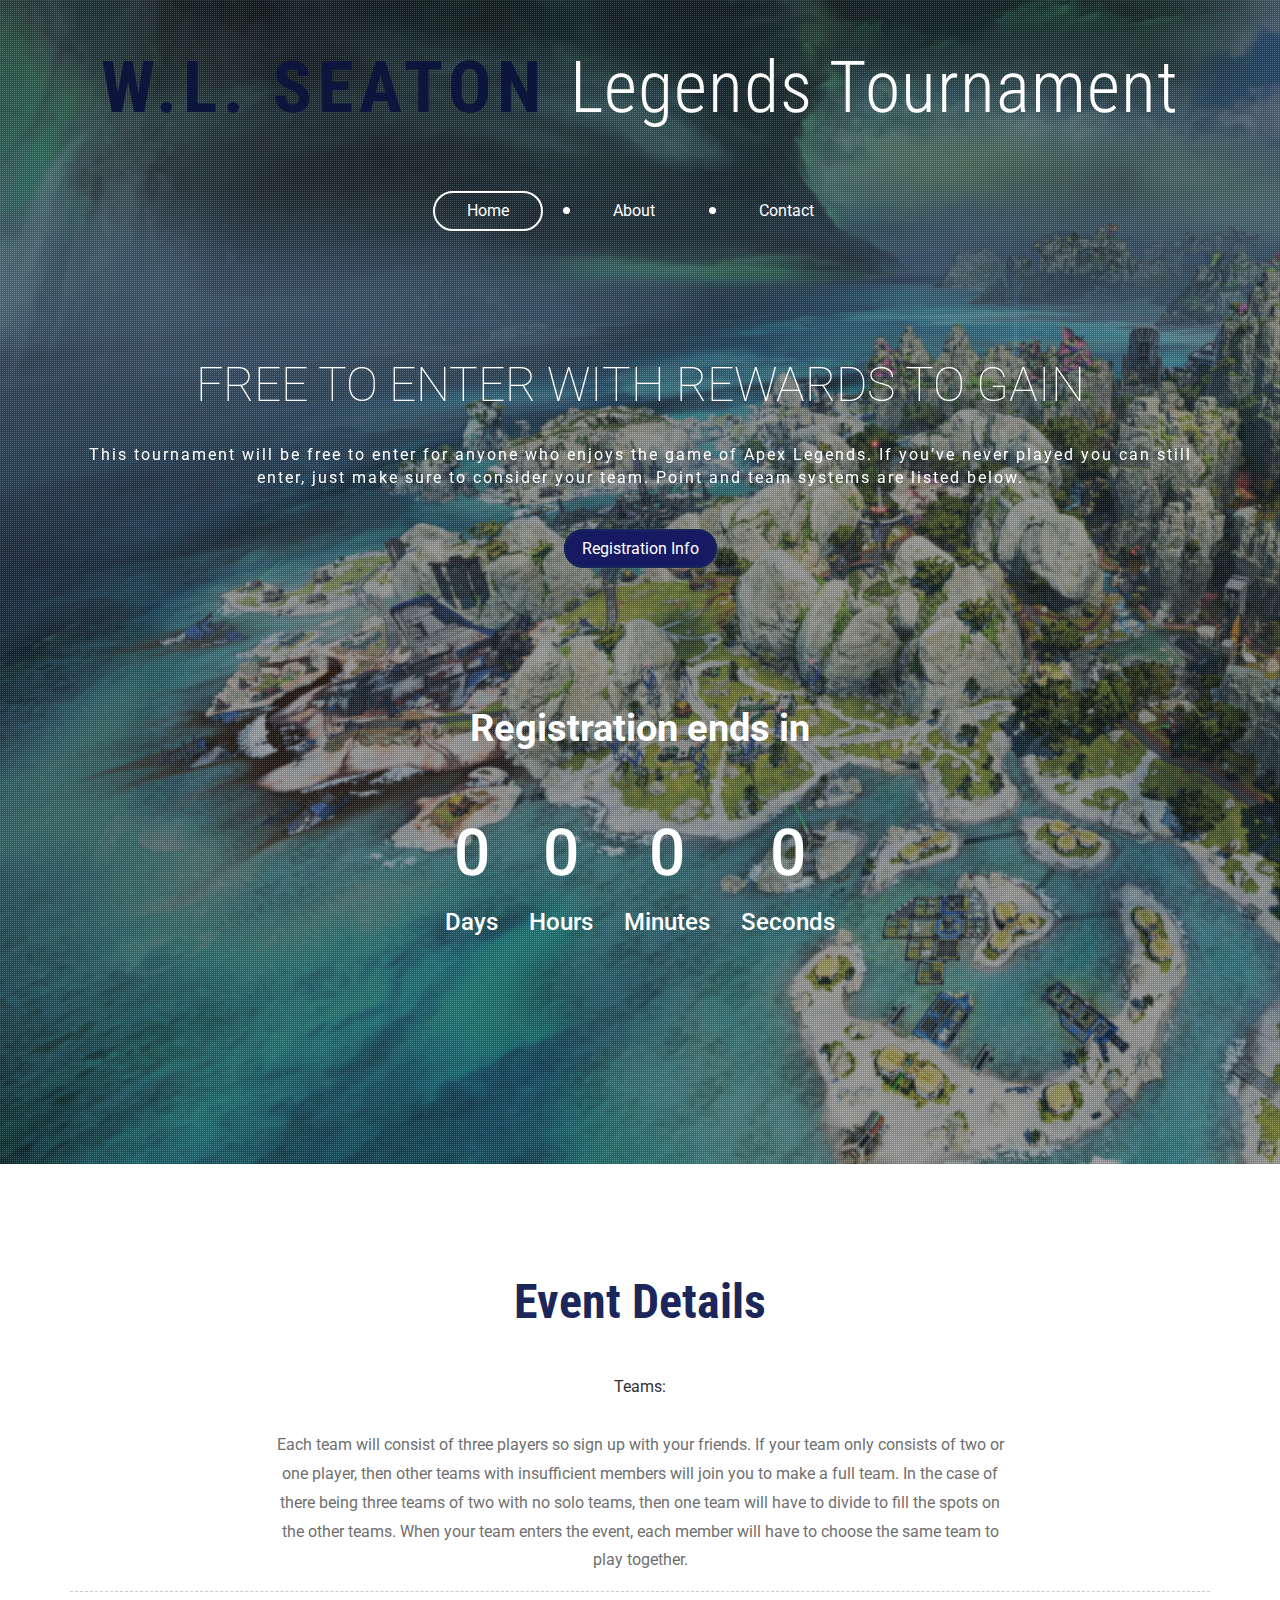
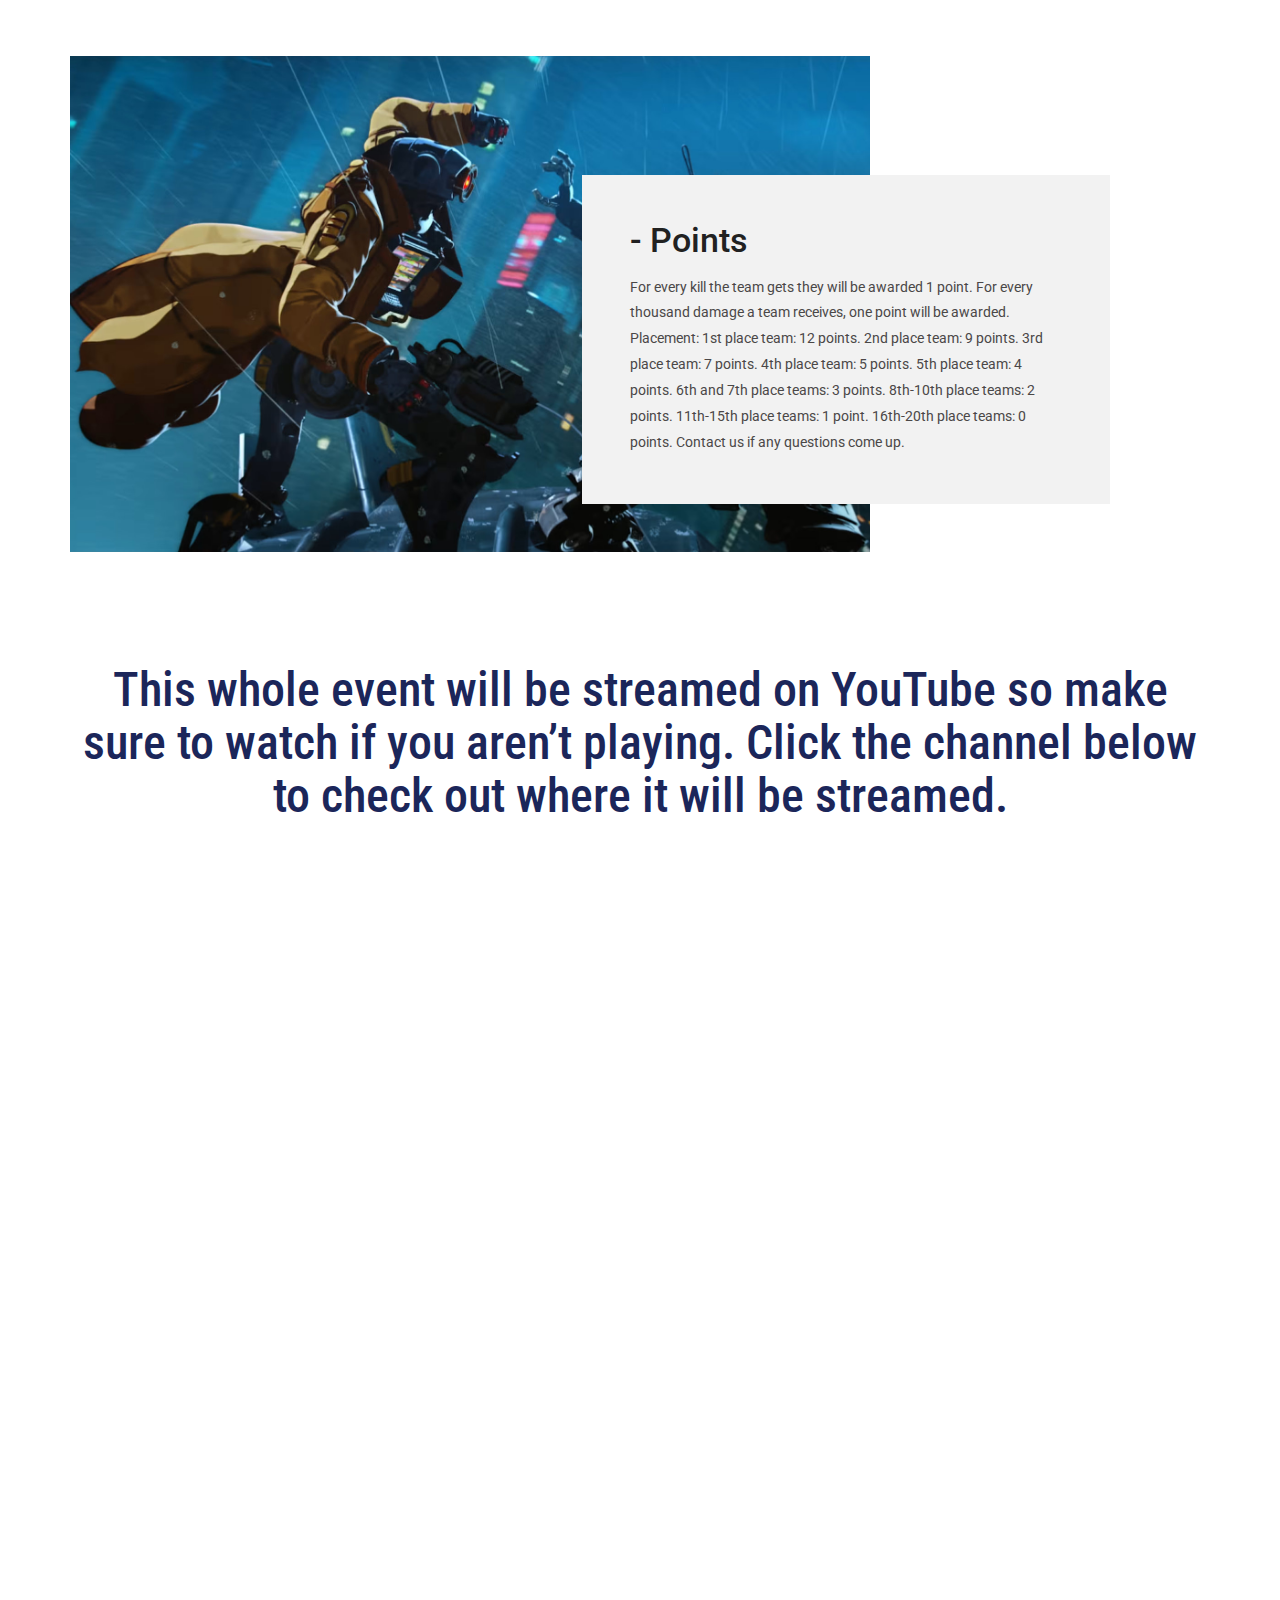
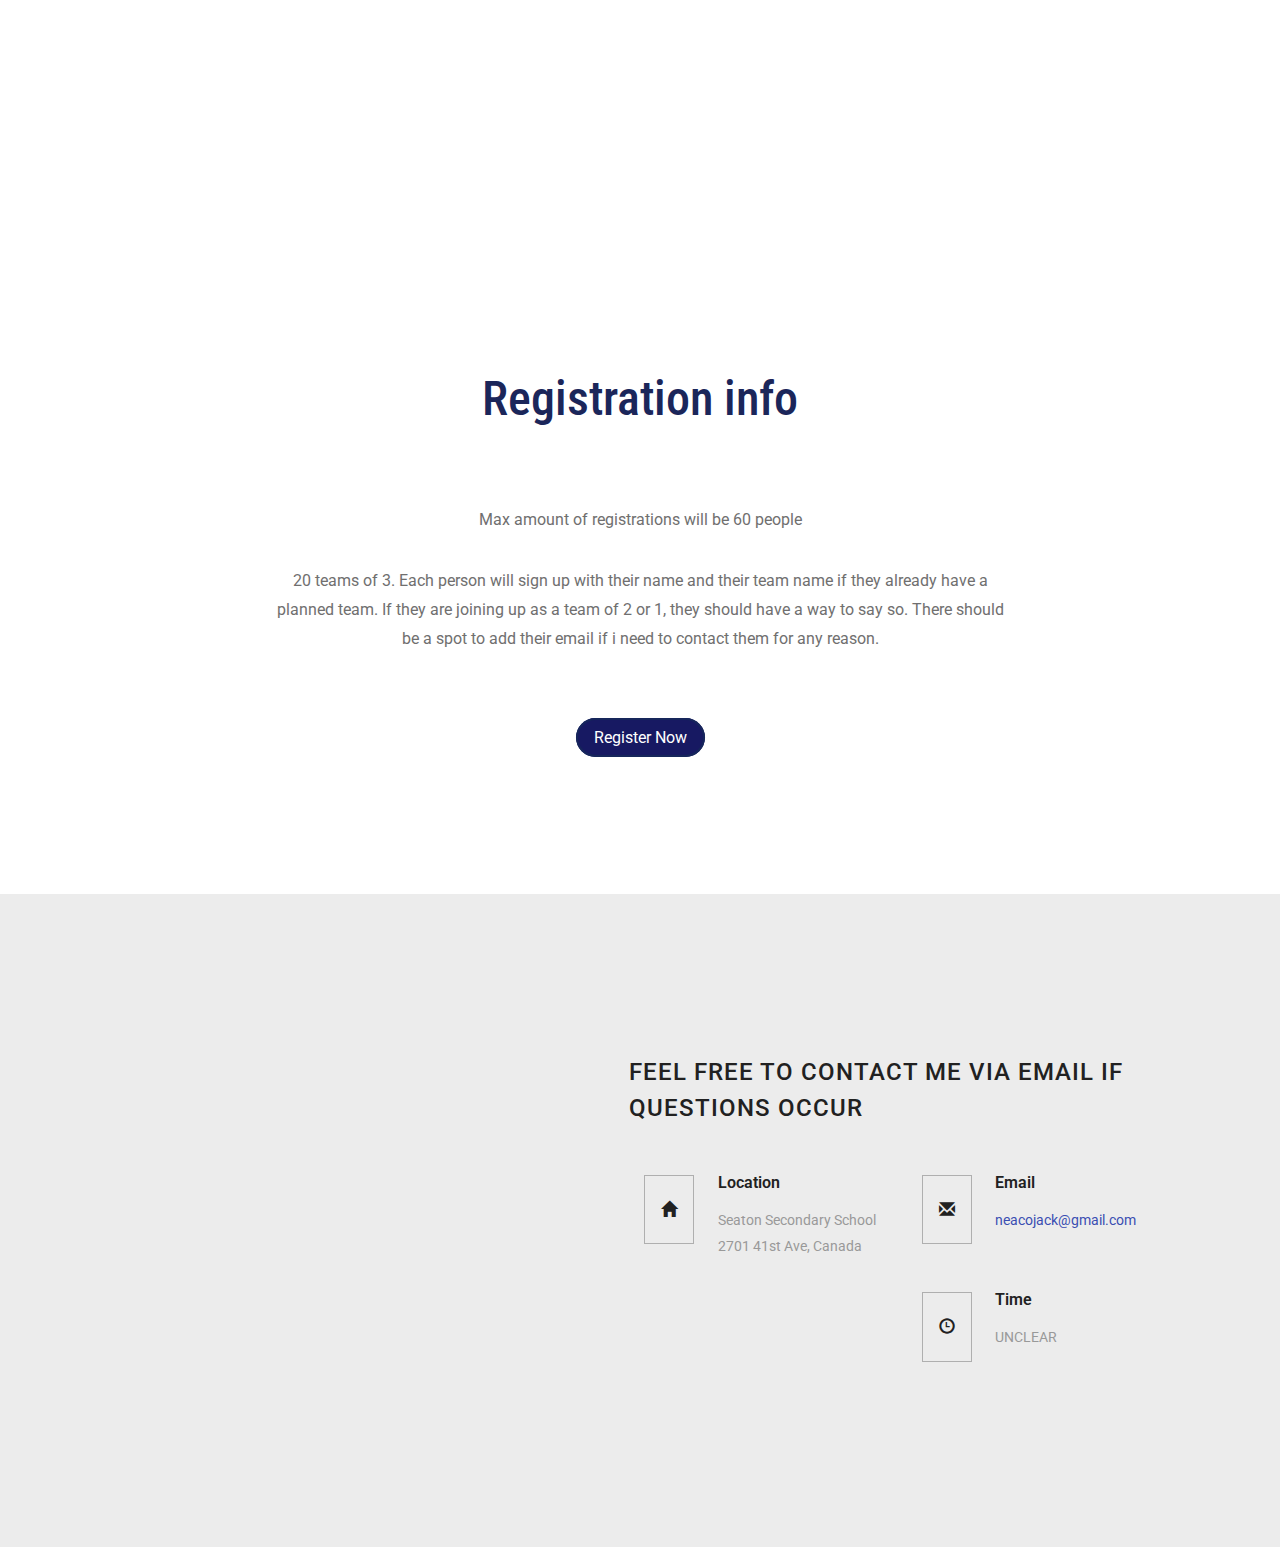
==== commit b38191fe: "Update index.html" ====
--- a/index.html
+++ b/index.html
@@ -7,16 +7,16 @@
 <meta charset="utf-8">
 <script type="application/x-javascript"> addEventListener("load", function() { setTimeout(hideURLbar, 0); }, false); function hideURLbar(){ window.scrollTo(0,1); } </script>
 <!-- bootstrap-css -->
-<link href="bootstrap.css" rel="stylesheet" type="css" media="all">
+<link href="bootstrap.css" rel="stylesheet" type="text/css" media="all">
 <!--// bootstrap-css -->
 <!-- css -->
-<link rel="stylesheet" href="style.css" type="css" media="all">
+<link rel="stylesheet" href="style.css" type="text/css" media="all">
 <!--// css -->
 <!-- font-awesome icons -->
 <link href="font-awesome.css" rel="stylesheet"> 
 <!-- //font-awesome icons -->
 <!-- portfolio -->	
-<link rel="stylesheet" href="chocolat.css" type="css" media="all">
+<link rel="stylesheet" href="chocolat.css" type="text/css" media="all">
 <!-- //portfolio -->	
 <!-- font -->
 <link href="//fonts.googleapis.com/css?family=Roboto:100,100i,300,300i,400,400i,500,500i,700,700i,900,900i" rel="stylesheet">
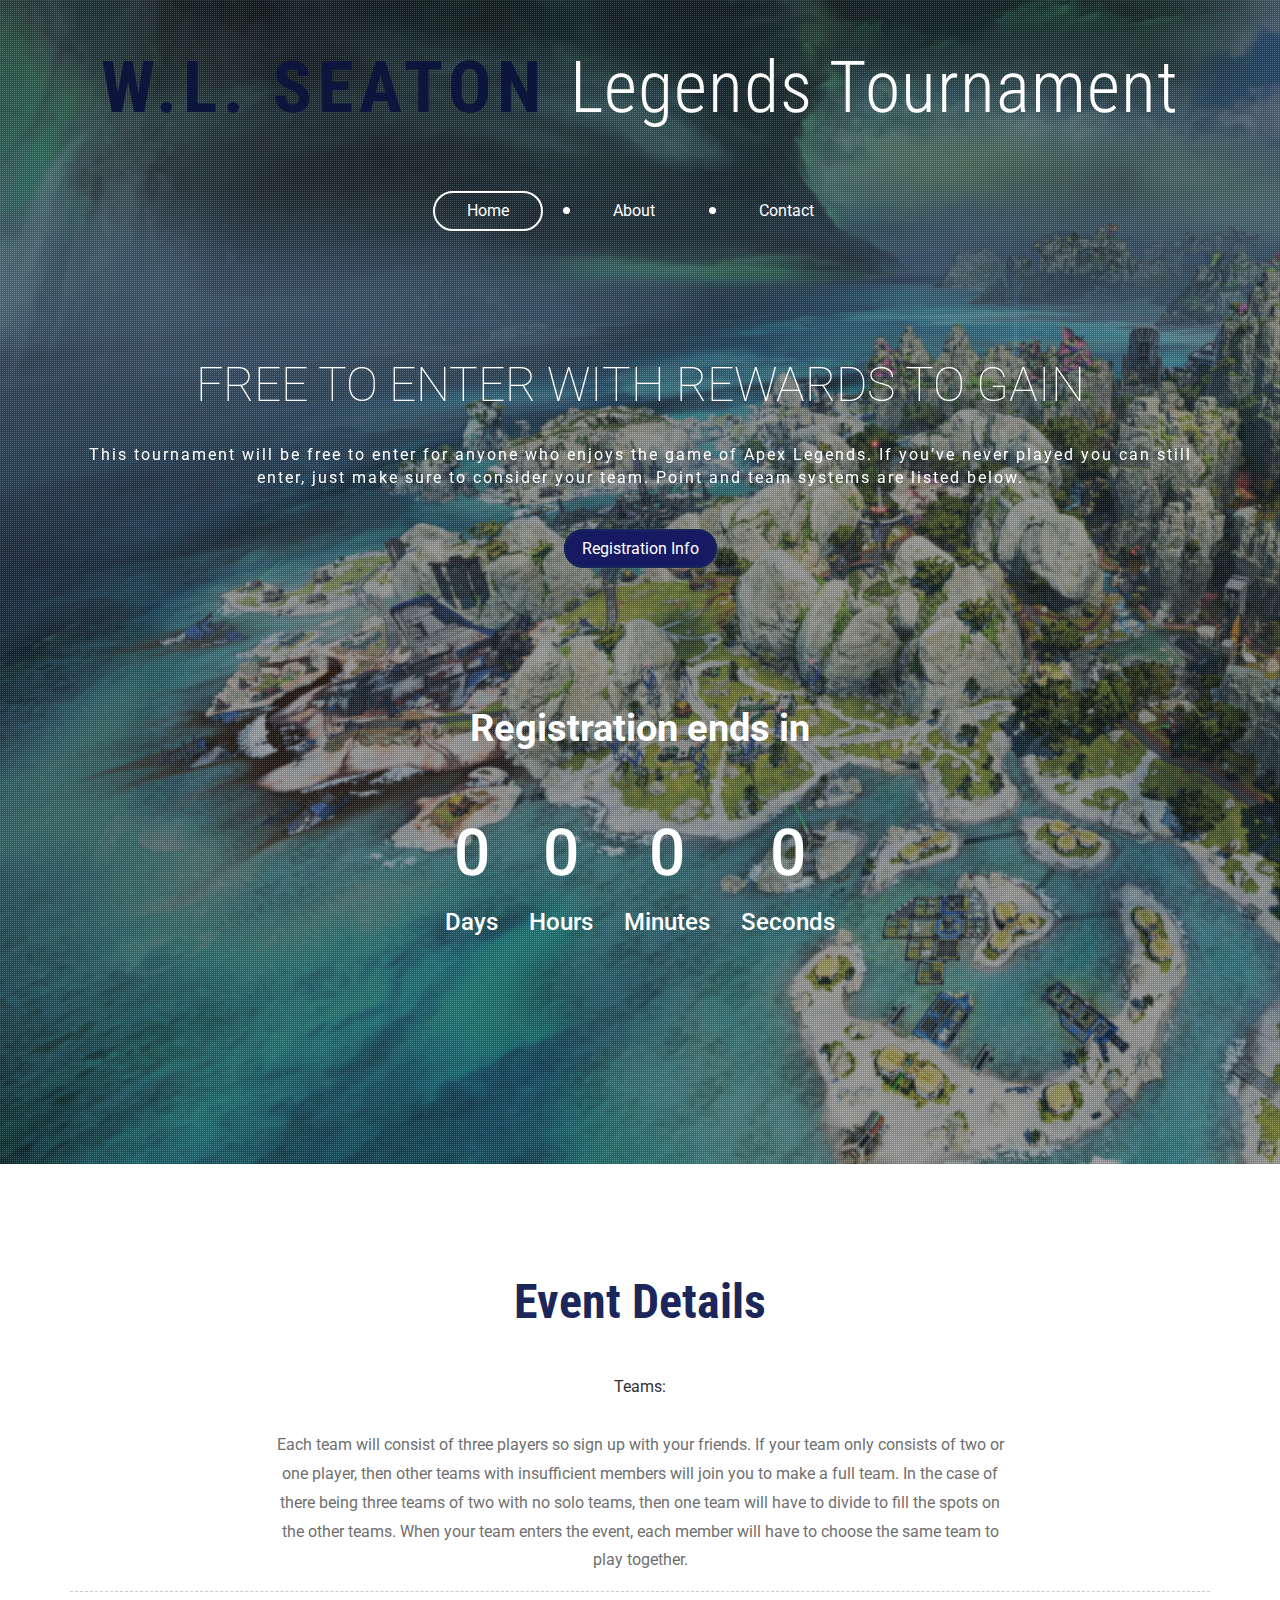
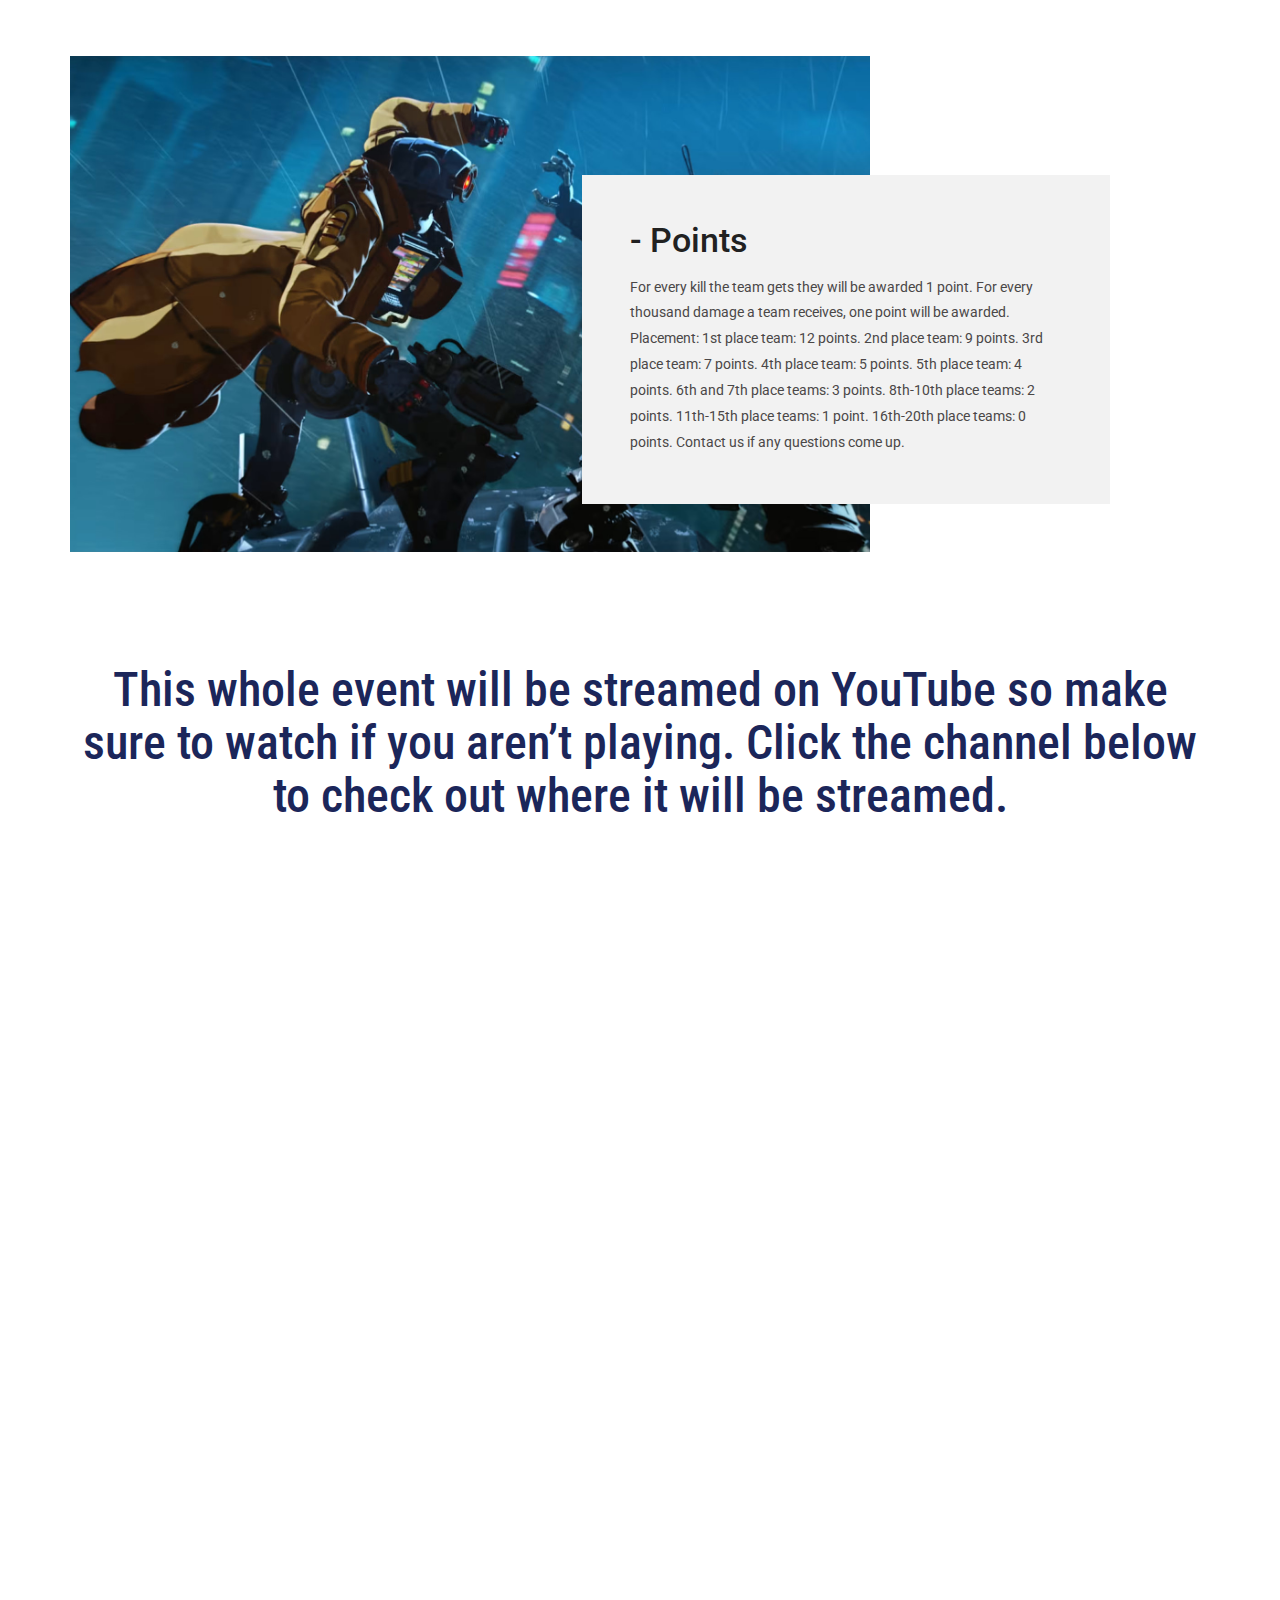
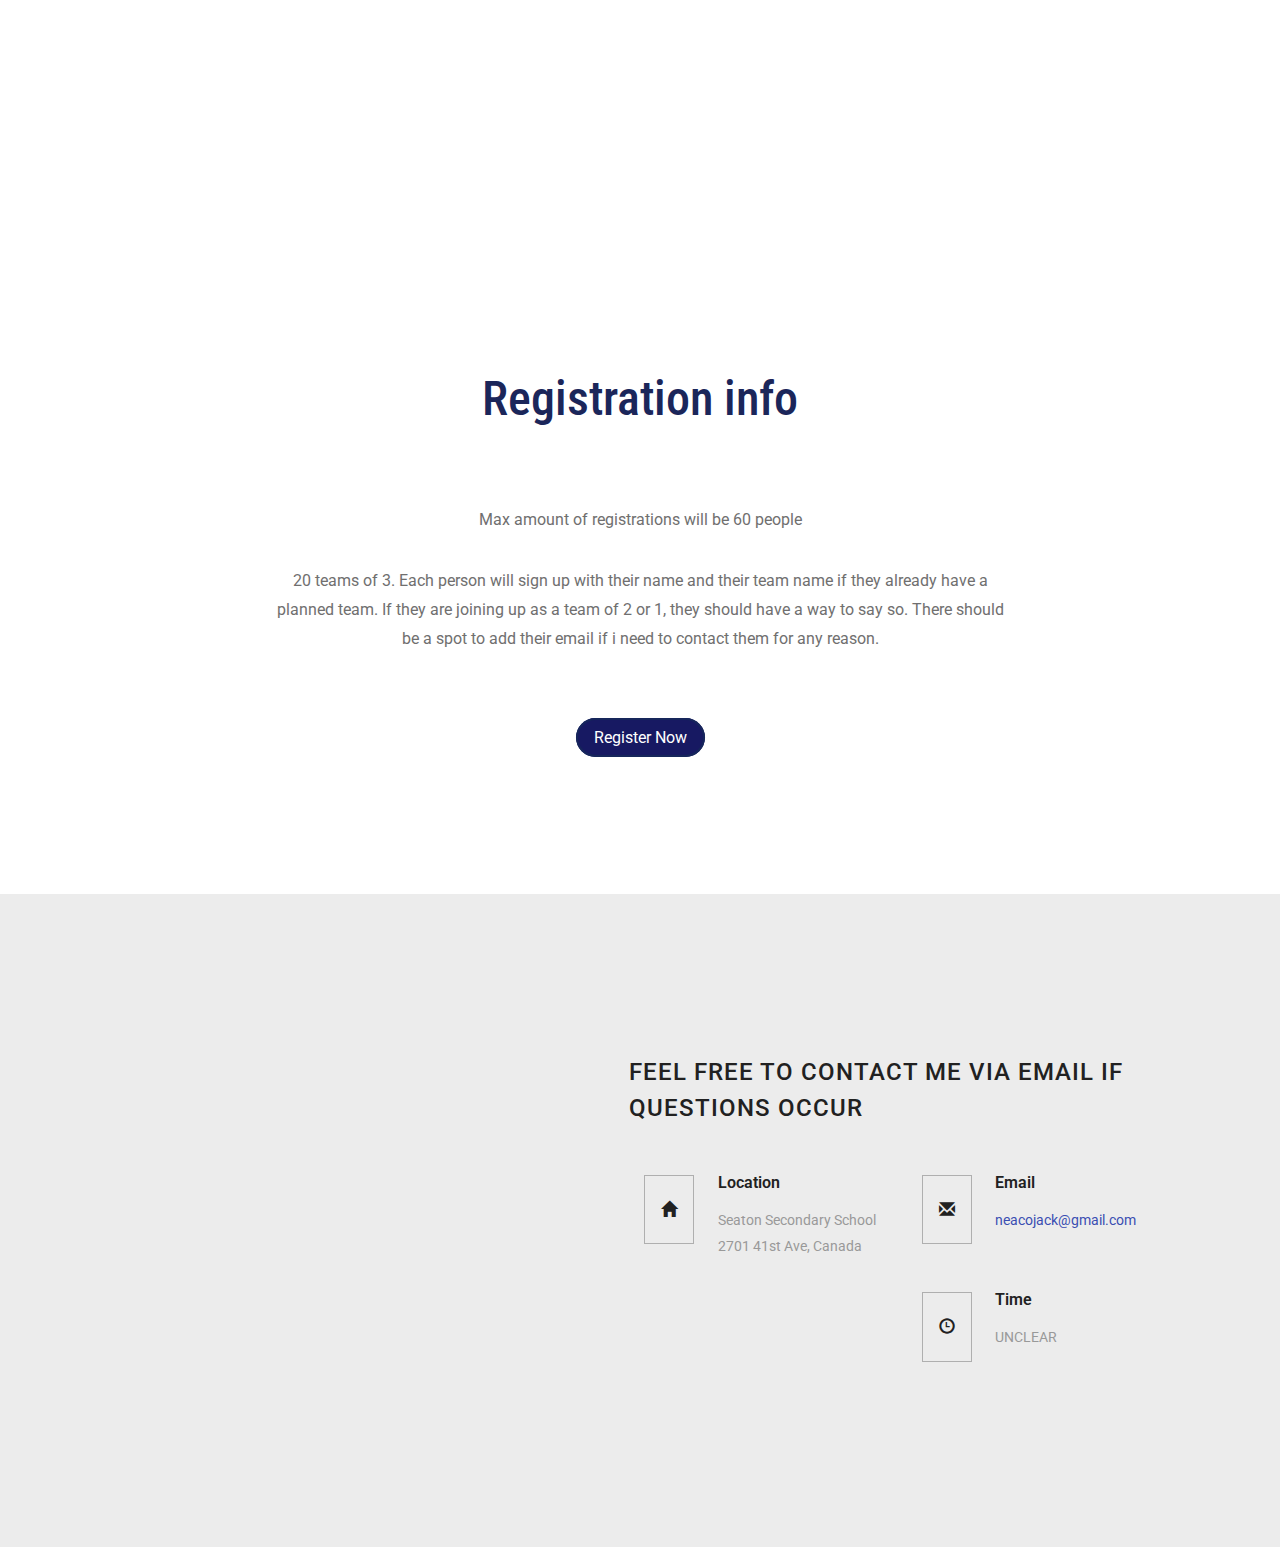
==== commit 3d4187ab: "Update index.html" ====
--- a/index.html
+++ b/index.html
@@ -22,8 +22,8 @@
 <link href="//fonts.googleapis.com/css?family=Roboto:100,100i,300,300i,400,400i,500,500i,700,700i,900,900i" rel="stylesheet">
 <link href='//fonts.googleapis.com/css?family=Roboto+Condensed:400,700italic,700,400italic,300italic,300' rel='stylesheet' type='text/css'>
 <!-- //font -->
-<script src="js/jquery-1.11.1.min.js"></script>
-<script src="js/bootstrap.js"></script>
+<script src="jquery-1.11.1.min.js"></script>
+<script src="bootstrap.js"></script>
 <script type="text/javascript">
 	jQuery(document).ready(function($) {
 		$(".scroll").click(function(event){		
--- a/style.css
+++ b/style.css
@@ -14,11 +14,11 @@
 	background:#FFFFFF;
 }
 .banner{
-	background: url(../images/1.jpg) no-repeat 0px 0px;
+	background: url(../1.jpg) no-repeat 0px 0px;
     background-size: cover;
 }
 .agileinfo-dot{
-    background: url(../images/dott.png)repeat 0px 0px;
+    background: url(../dott.png)repeat 0px 0px;
     background-size: 2px;
     -webkit-background-size: 2px;
     -moz-background-size: 2px;
@@ -366,7 +366,7 @@
     margin: 4em 0 0 0;
 }
 .w3about-img {
-    background: url(../images/2.jpg)no-repeat 0px 0px;
+    background: url(../2.jpg)no-repeat 0px 0px;
     background-size: cover;
     min-height: 31em;
 	min-width: 50em;
@@ -1775,4 +1775,4 @@
 div.w3-button {
 	text-align: center;
 	padding-bottom: 9em;
-}+}
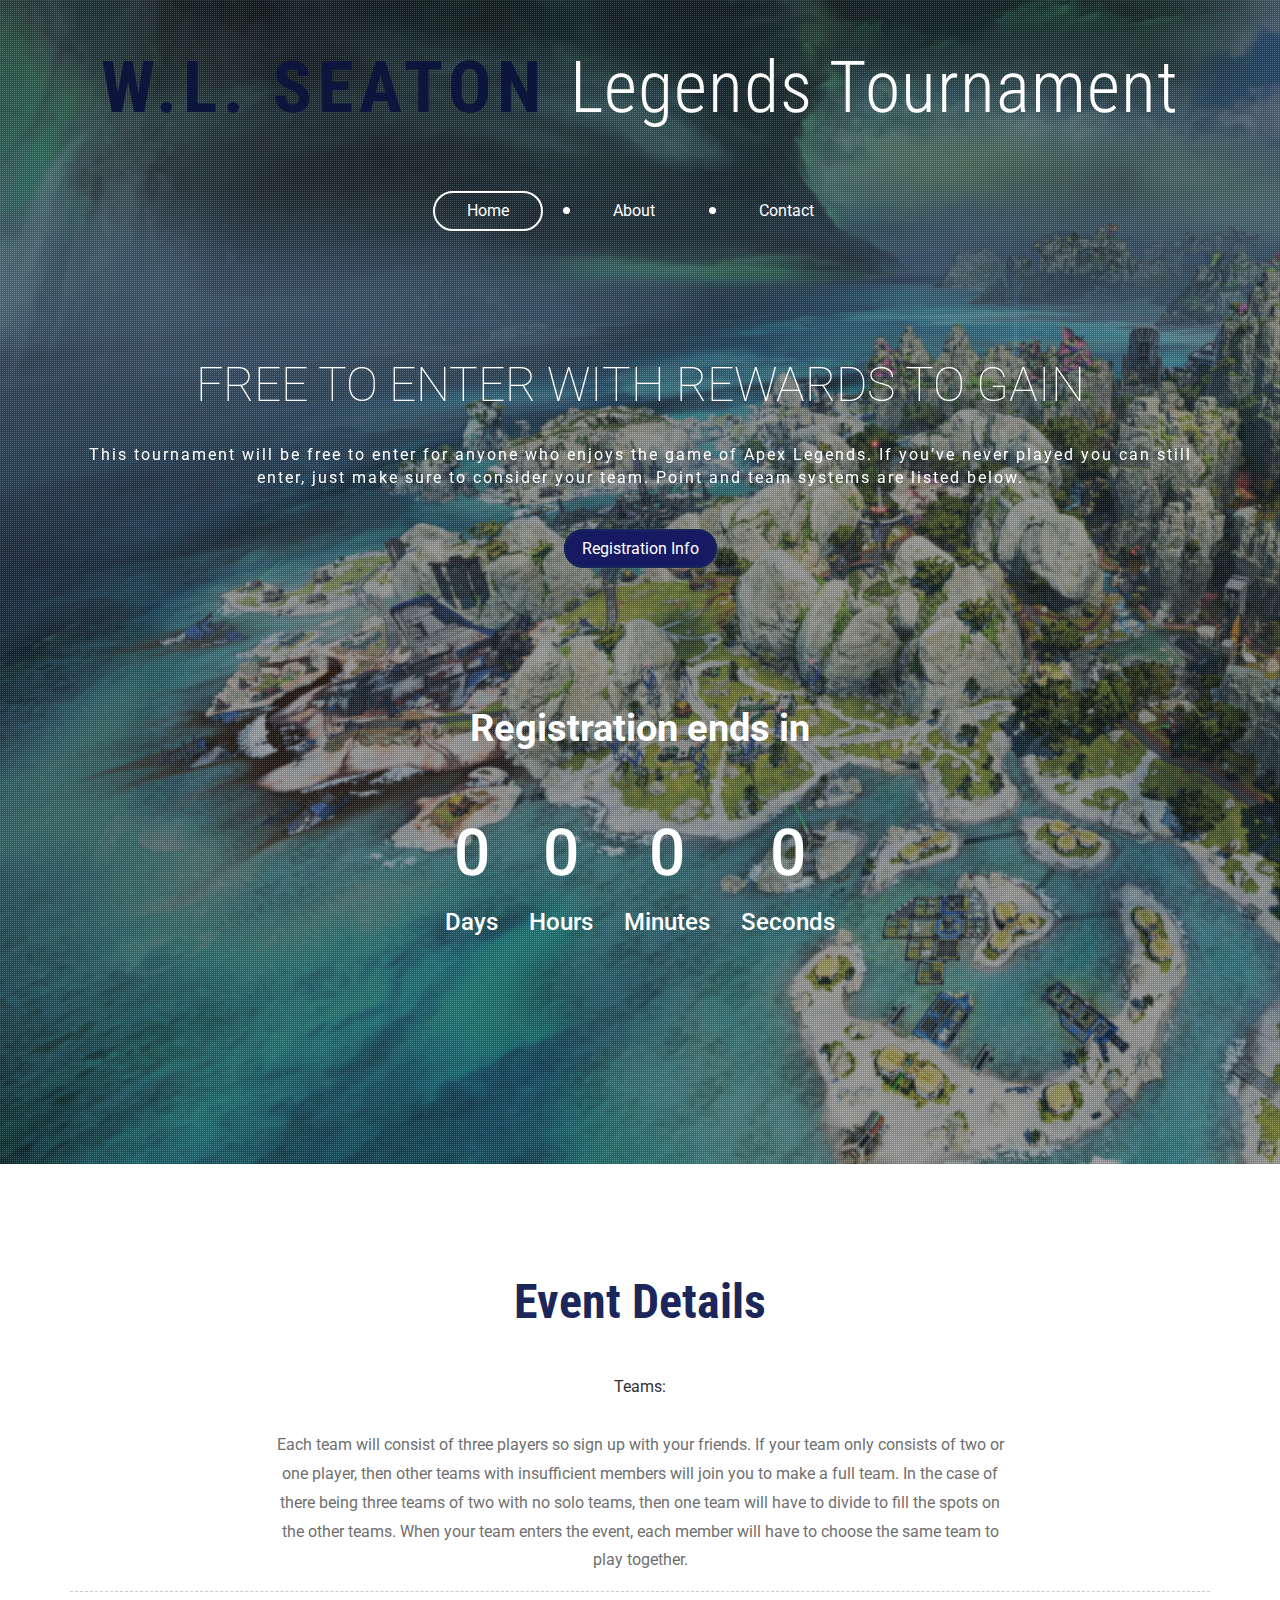
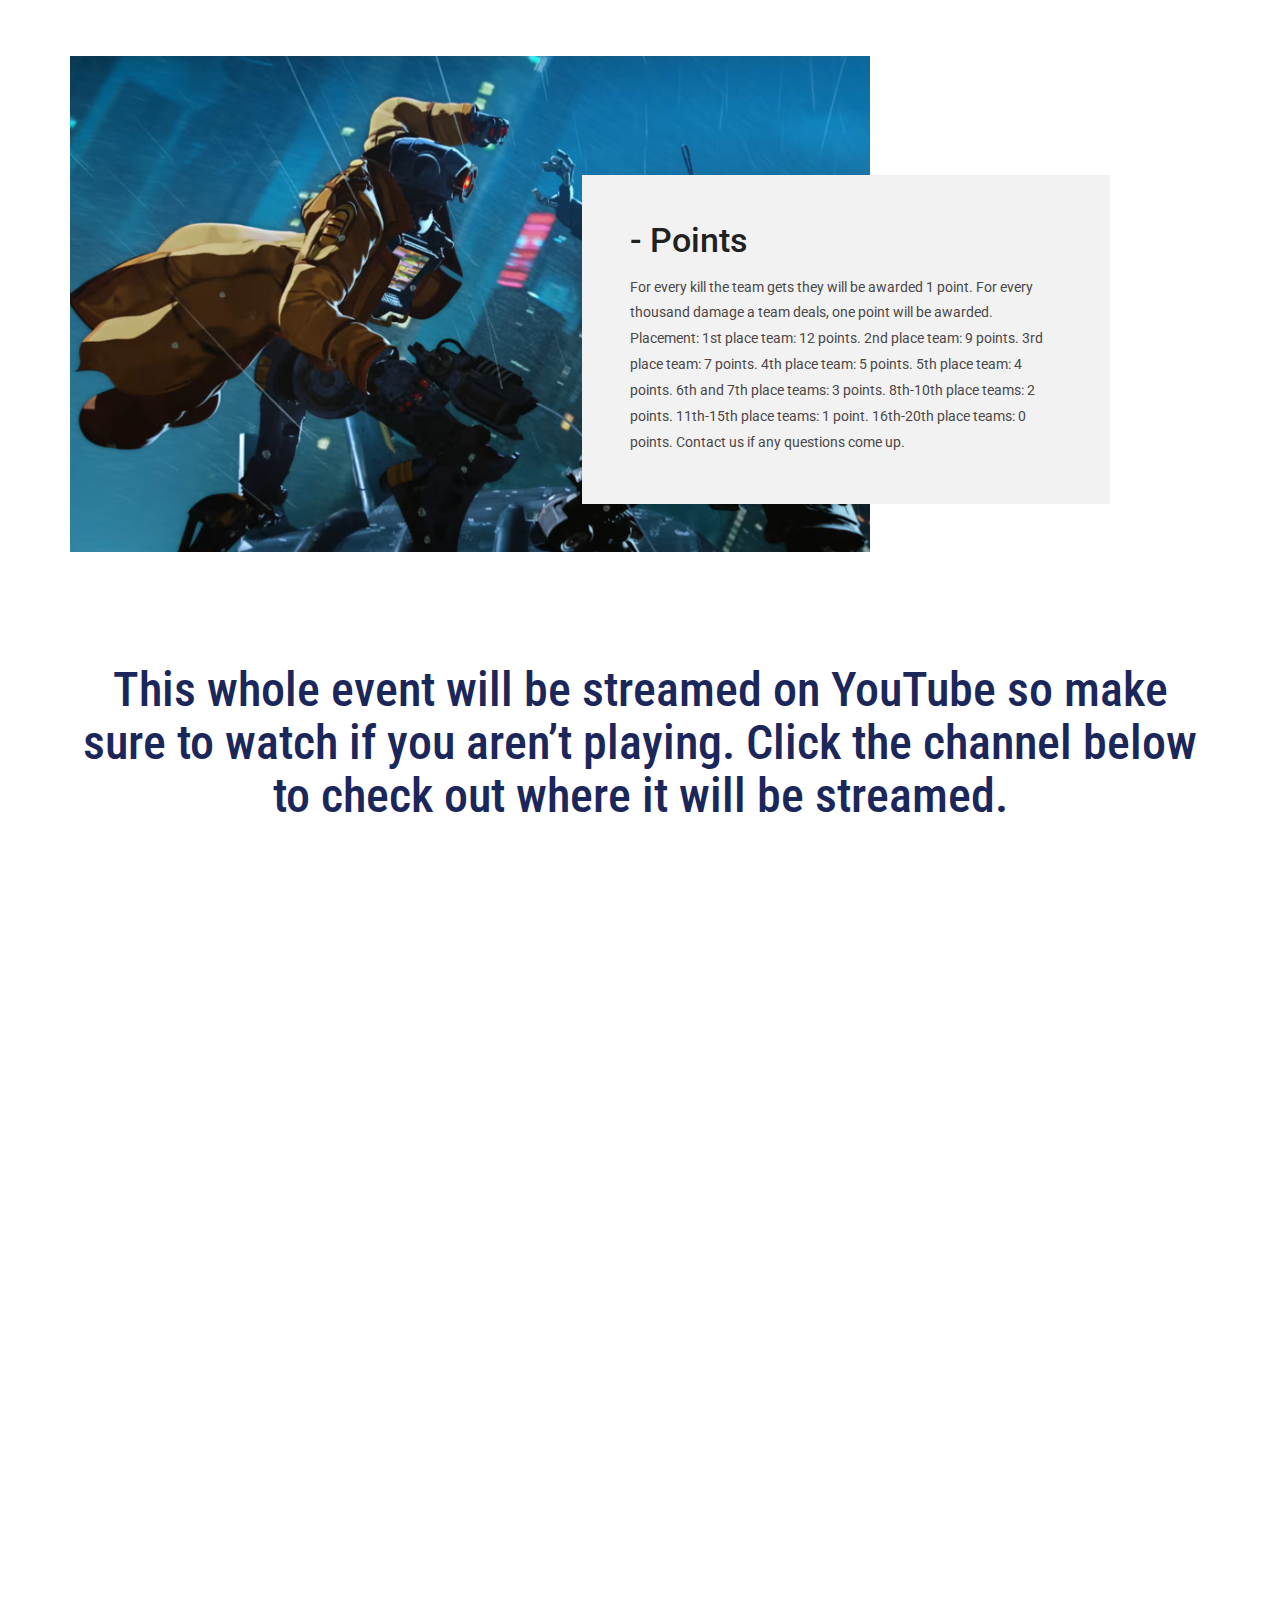
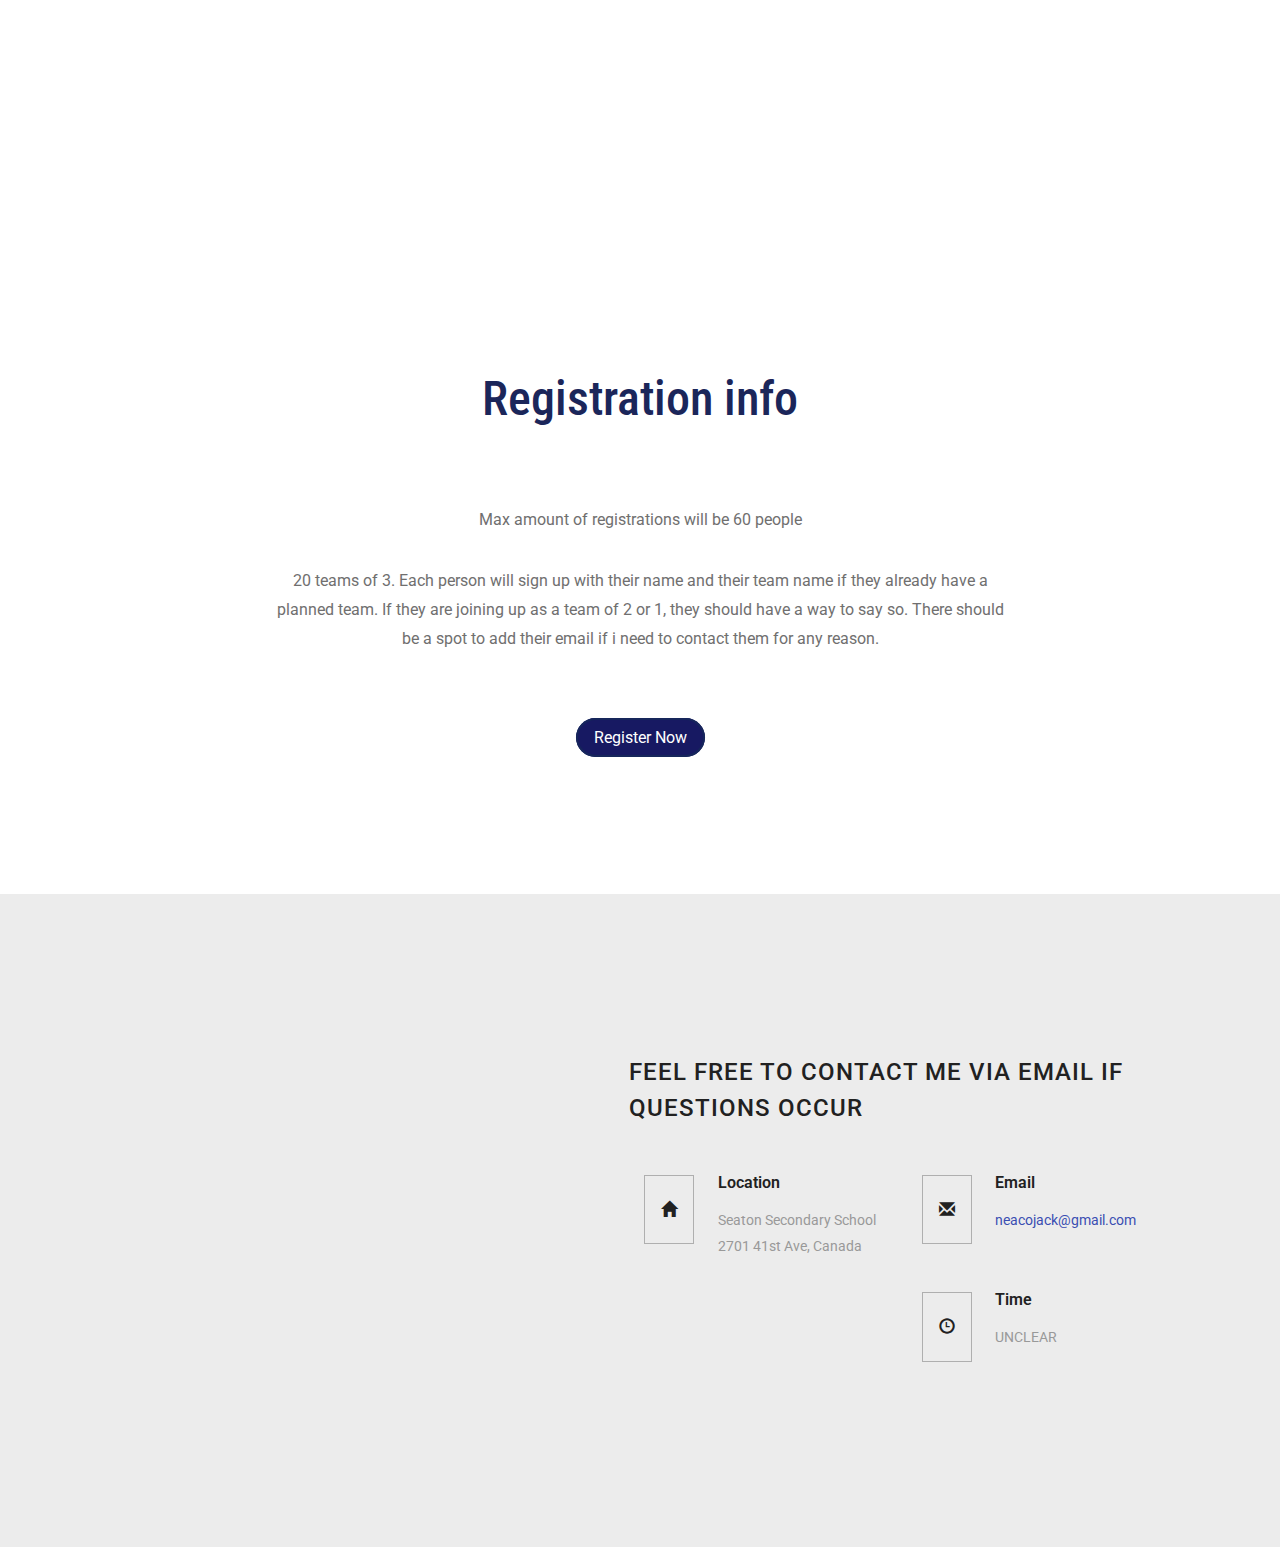
==== commit ba321c0a: "Update index.html" ====
--- a/index.html
+++ b/index.html
@@ -121,7 +121,7 @@
 
 								</div>
 								<div class="clearfix"> </div>
-								<script src="js/responsiveslides.min.js"></script>
+								<script src="responsiveslides.min.js"></script>
 								<script>
 									// You can also use "$(window).load(function() {"
 									$(function () {
@@ -164,7 +164,7 @@
 				<div class="col-md-7 col-sm-7 w3about-img"> 
 					<div class="w3about-text"> 
 						<h5 class="w3l-subtitle">- Points</h5>
-						<p>For every kill the team gets they will be awarded 1 point. For every thousand damage a team receives, one point will be awarded. <span>Placement:</span> 1st place team: 12 points. 2nd place team: 9 points. 3rd place team: 7 points. 4th place team: 5 points. 5th place team: 4 points. 6th  and 7th place teams: 3 points. 8th-10th place teams: 2 points. 11th-15th place teams: 1 point. 16th-20th place teams: 0 points.
+						<p>For every kill the team gets they will be awarded 1 point. For every thousand damage a team deals, one point will be awarded. <span>Placement:</span> 1st place team: 12 points. 2nd place team: 9 points. 3rd place team: 7 points. 4th place team: 5 points. 5th place team: 4 points. 6th  and 7th place teams: 3 points. 8th-10th place teams: 2 points. 11th-15th place teams: 1 point. 16th-20th place teams: 0 points.
 							Contact us if any questions come up.</p>
 					</div>
 				</div> 
--- a/style.css
+++ b/style.css
@@ -14,11 +14,11 @@
 	background:#FFFFFF;
 }
 .banner{
-	background: url(../1.jpg) no-repeat 0px 0px;
+	background: url(1.jpg) no-repeat 0px 0px;
     background-size: cover;
 }
 .agileinfo-dot{
-    background: url(../dott.png)repeat 0px 0px;
+    background: url(dott.png)repeat 0px 0px;
     background-size: 2px;
     -webkit-background-size: 2px;
     -moz-background-size: 2px;
@@ -366,7 +366,7 @@
     margin: 4em 0 0 0;
 }
 .w3about-img {
-    background: url(../2.jpg)no-repeat 0px 0px;
+    background: url(2.jpg)no-repeat 0px 0px;
     background-size: cover;
     min-height: 31em;
 	min-width: 50em;
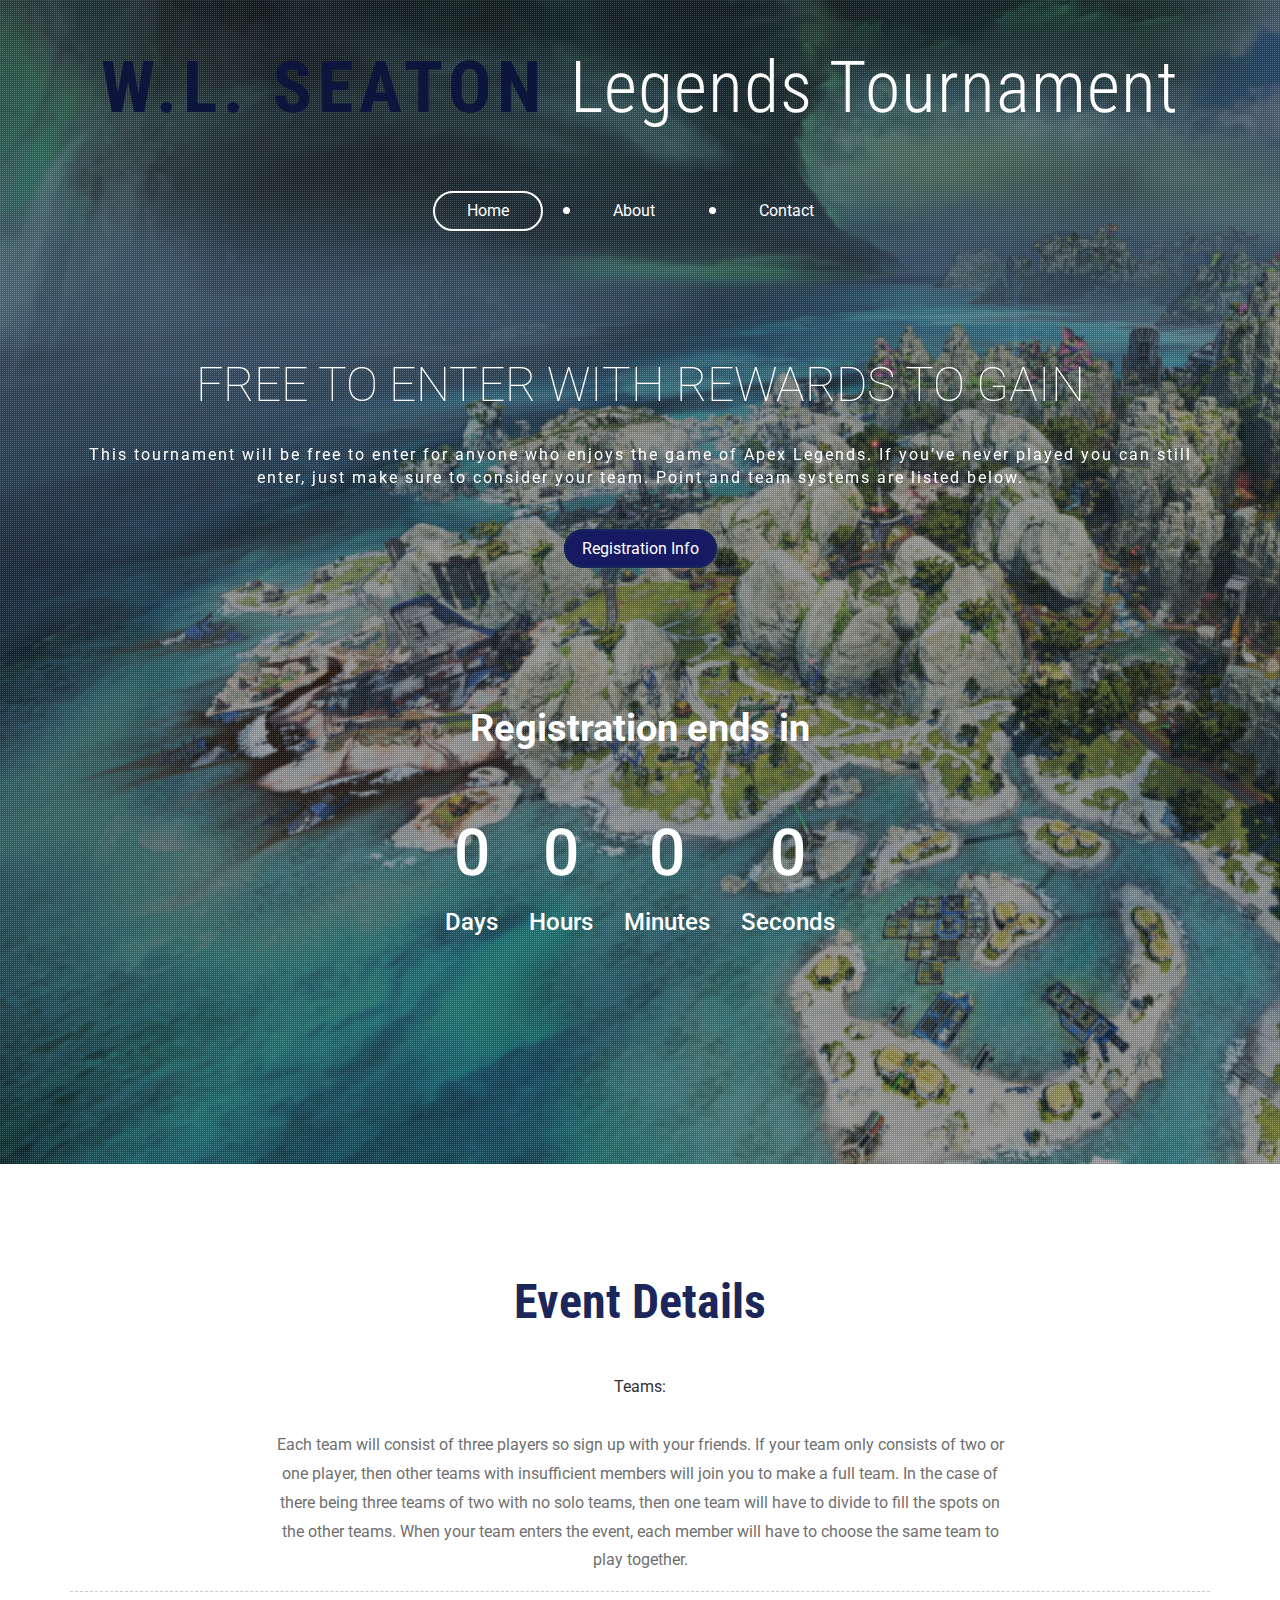
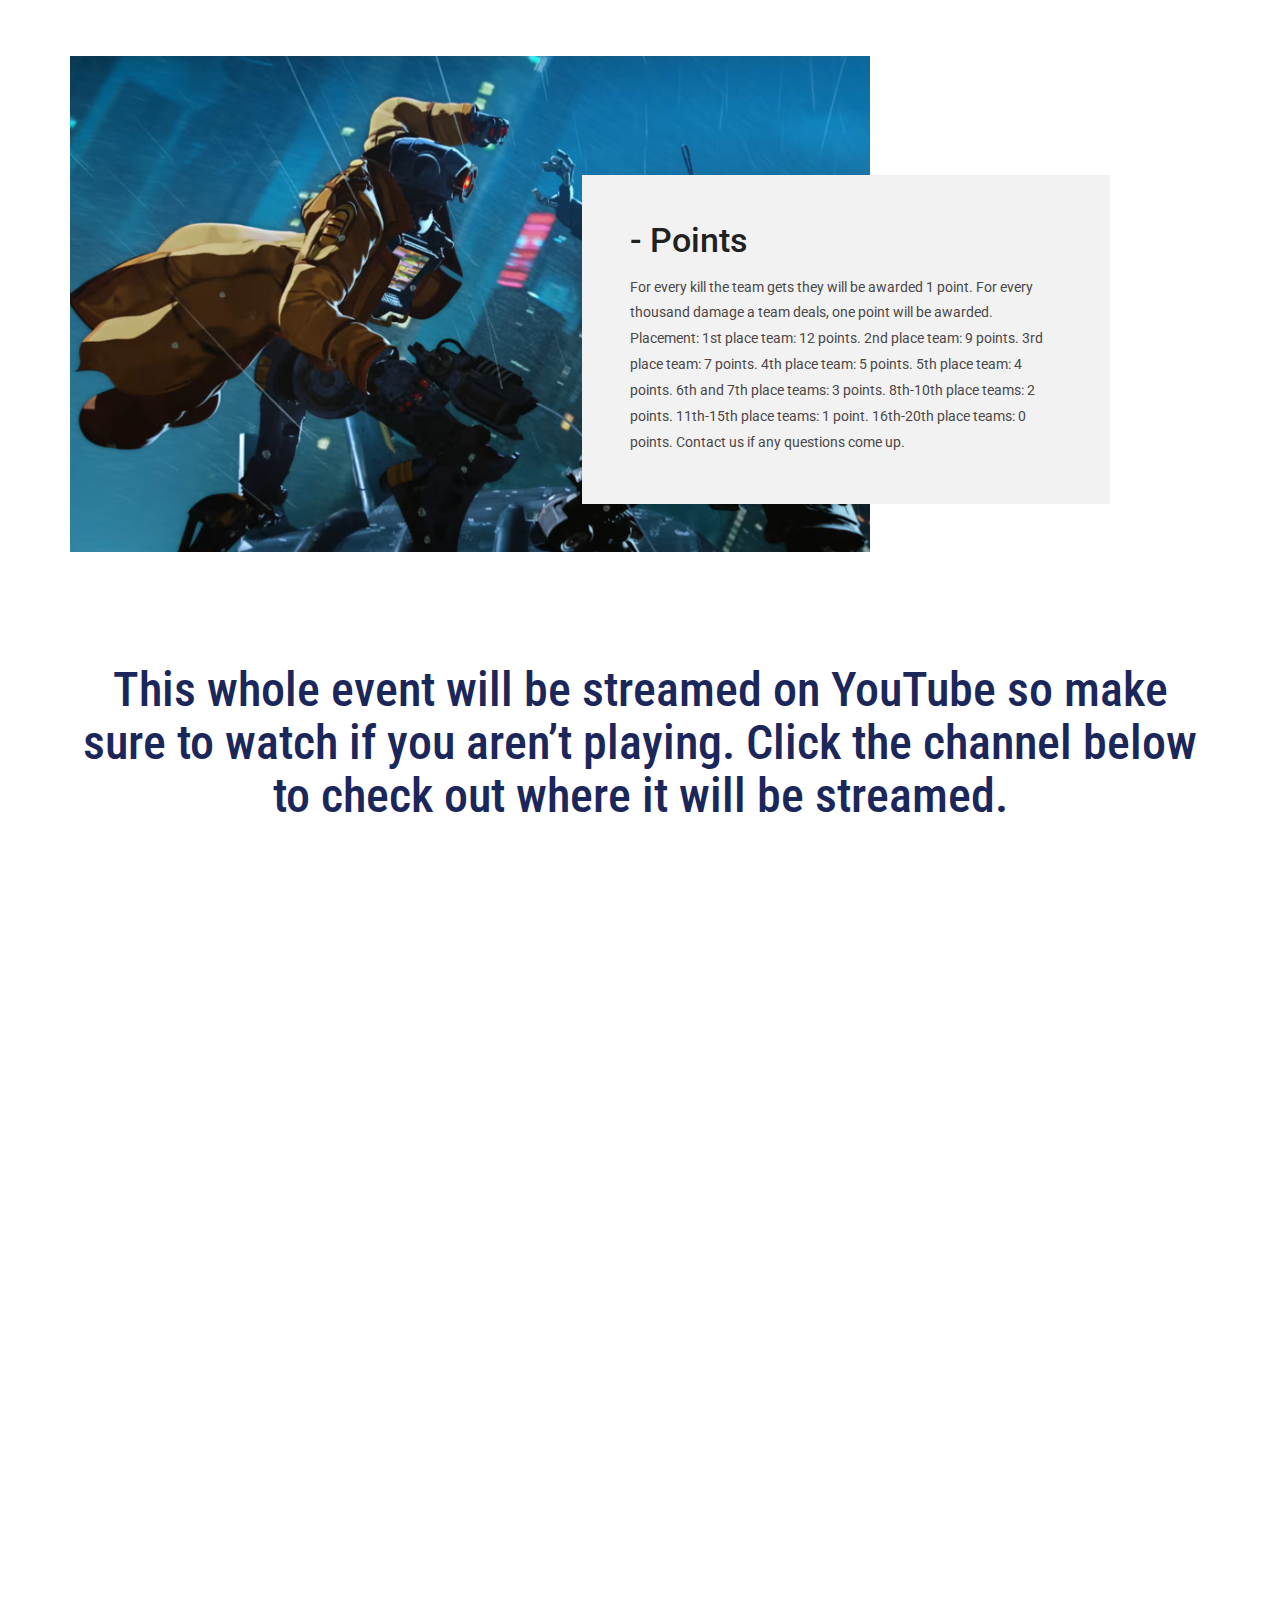
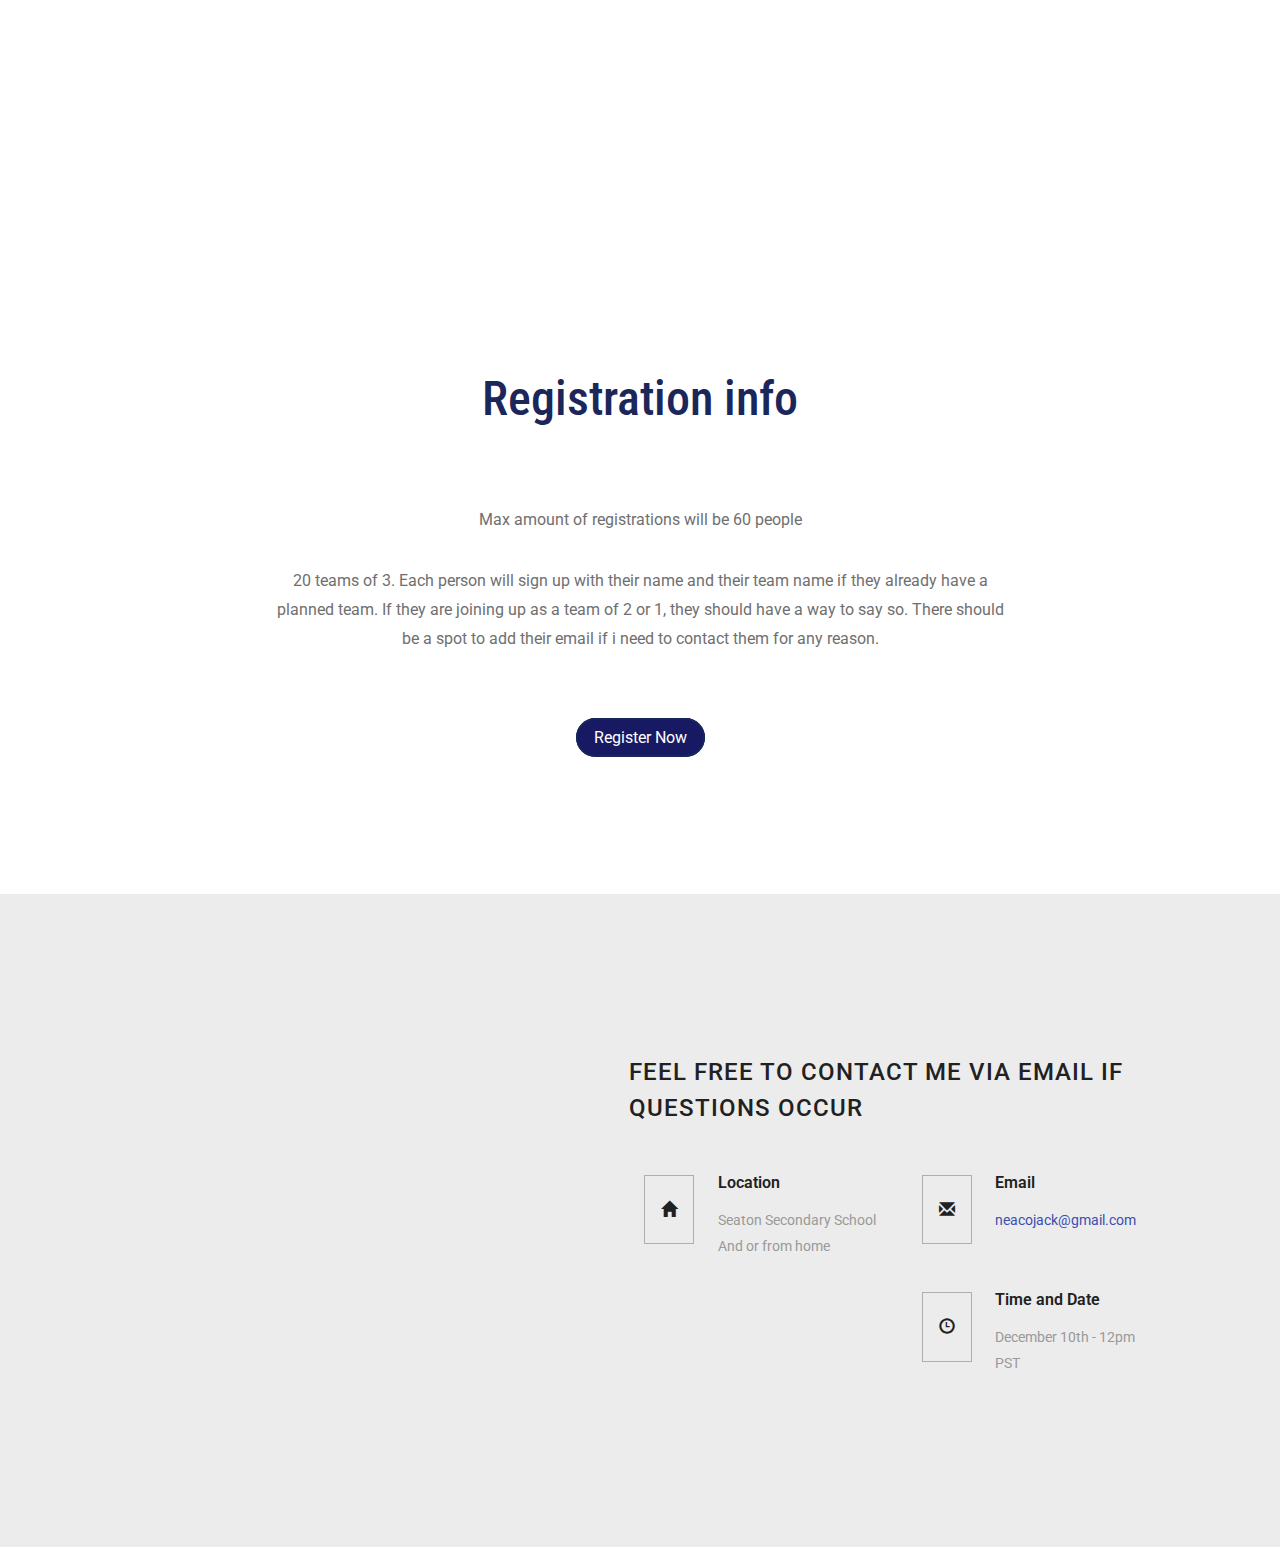
==== commit c6efa4a6: "Update index.html" ====
--- a/index.html
+++ b/index.html
@@ -227,7 +227,7 @@
 					<div class="col-xs-10 address-right">
 						<h5>Location</h5>
 						<p>Seaton Secondary School</p>
-						<p>2701 41st Ave, Canada </p>
+						<p>And or from home</p>
 					</div>
 					<div class="clearfix"> </div>
 				</div>
@@ -248,8 +248,8 @@
 						<span class="glyphicon glyphicon-time" aria-hidden="true"></span>
 					</div>
 					<div class="col-xs-10 address-right">
-						<h5>Time</h5>
-						<p>UNCLEAR</p>
+						<h5>Time and Date</h5>
+						<p>December 10th - 12pm PST</p>
 					</div>
 					<div class="clearfix"> </div>
 				</div>
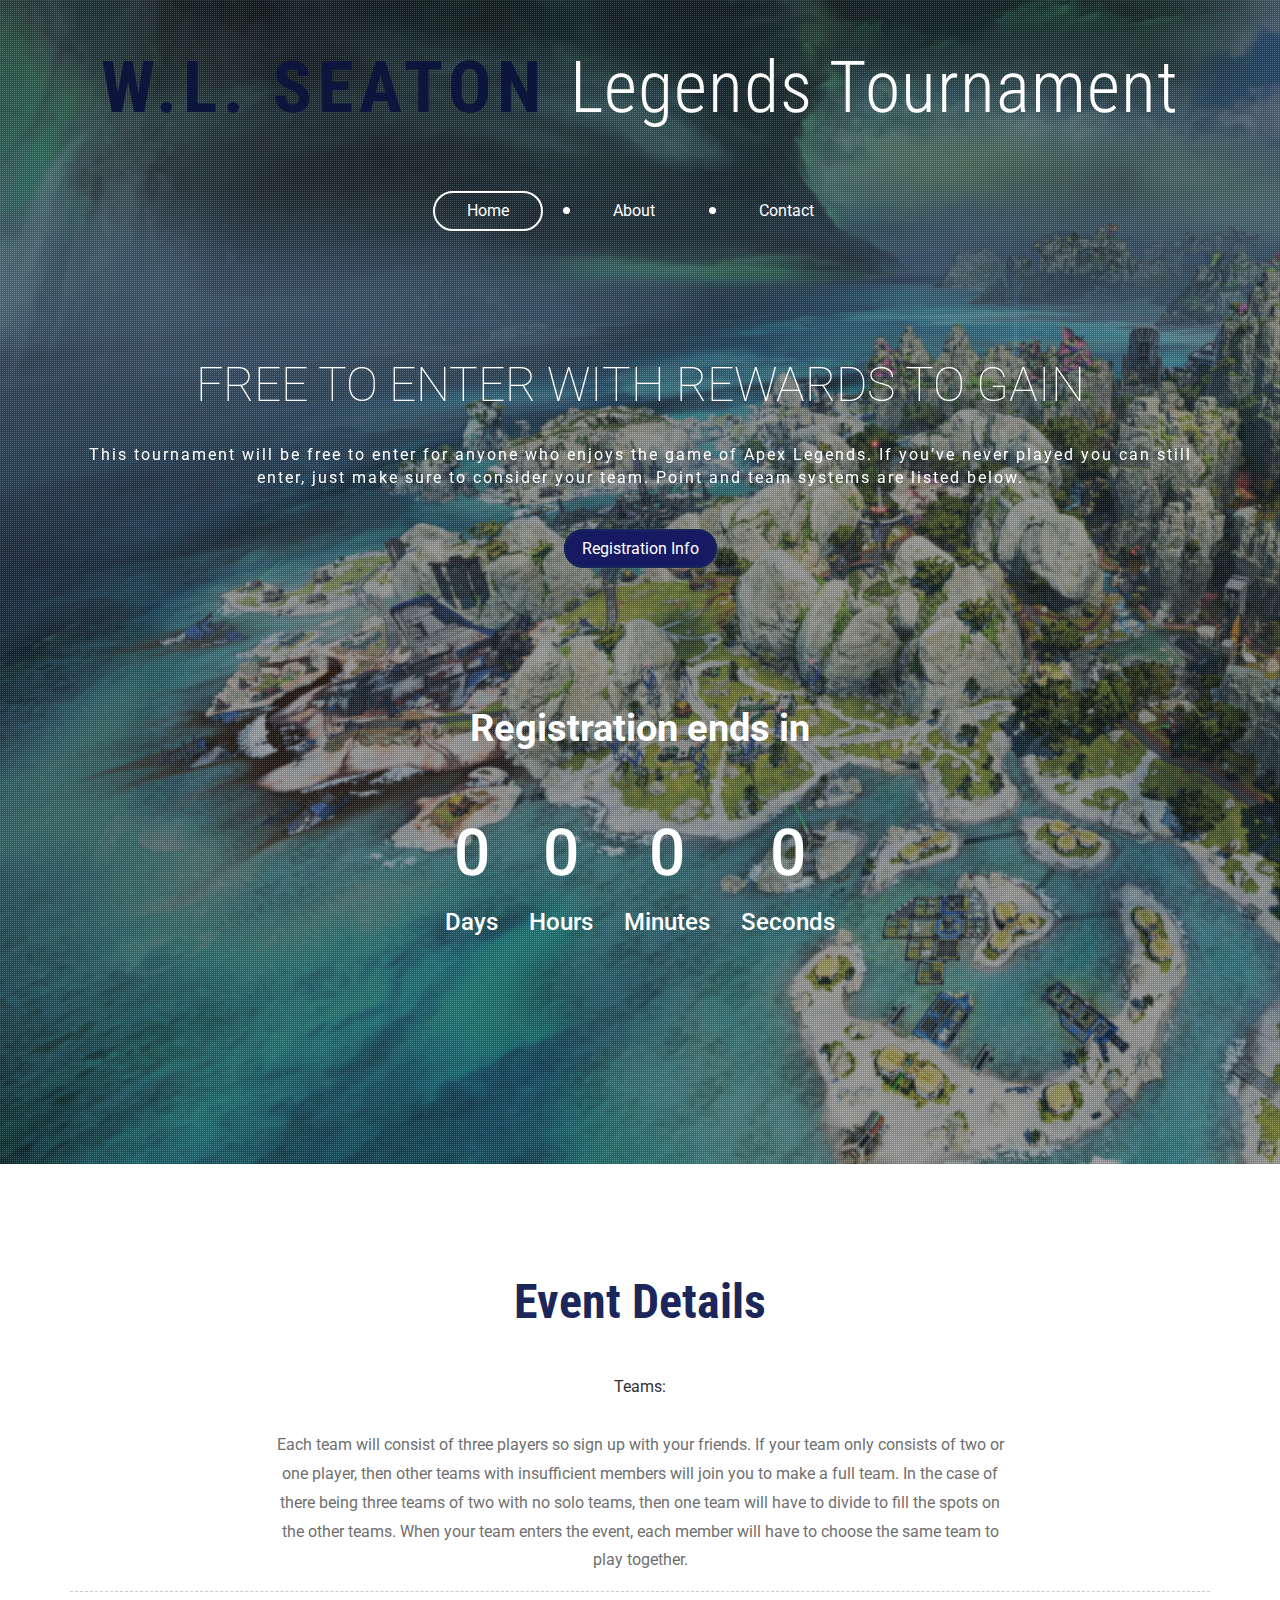
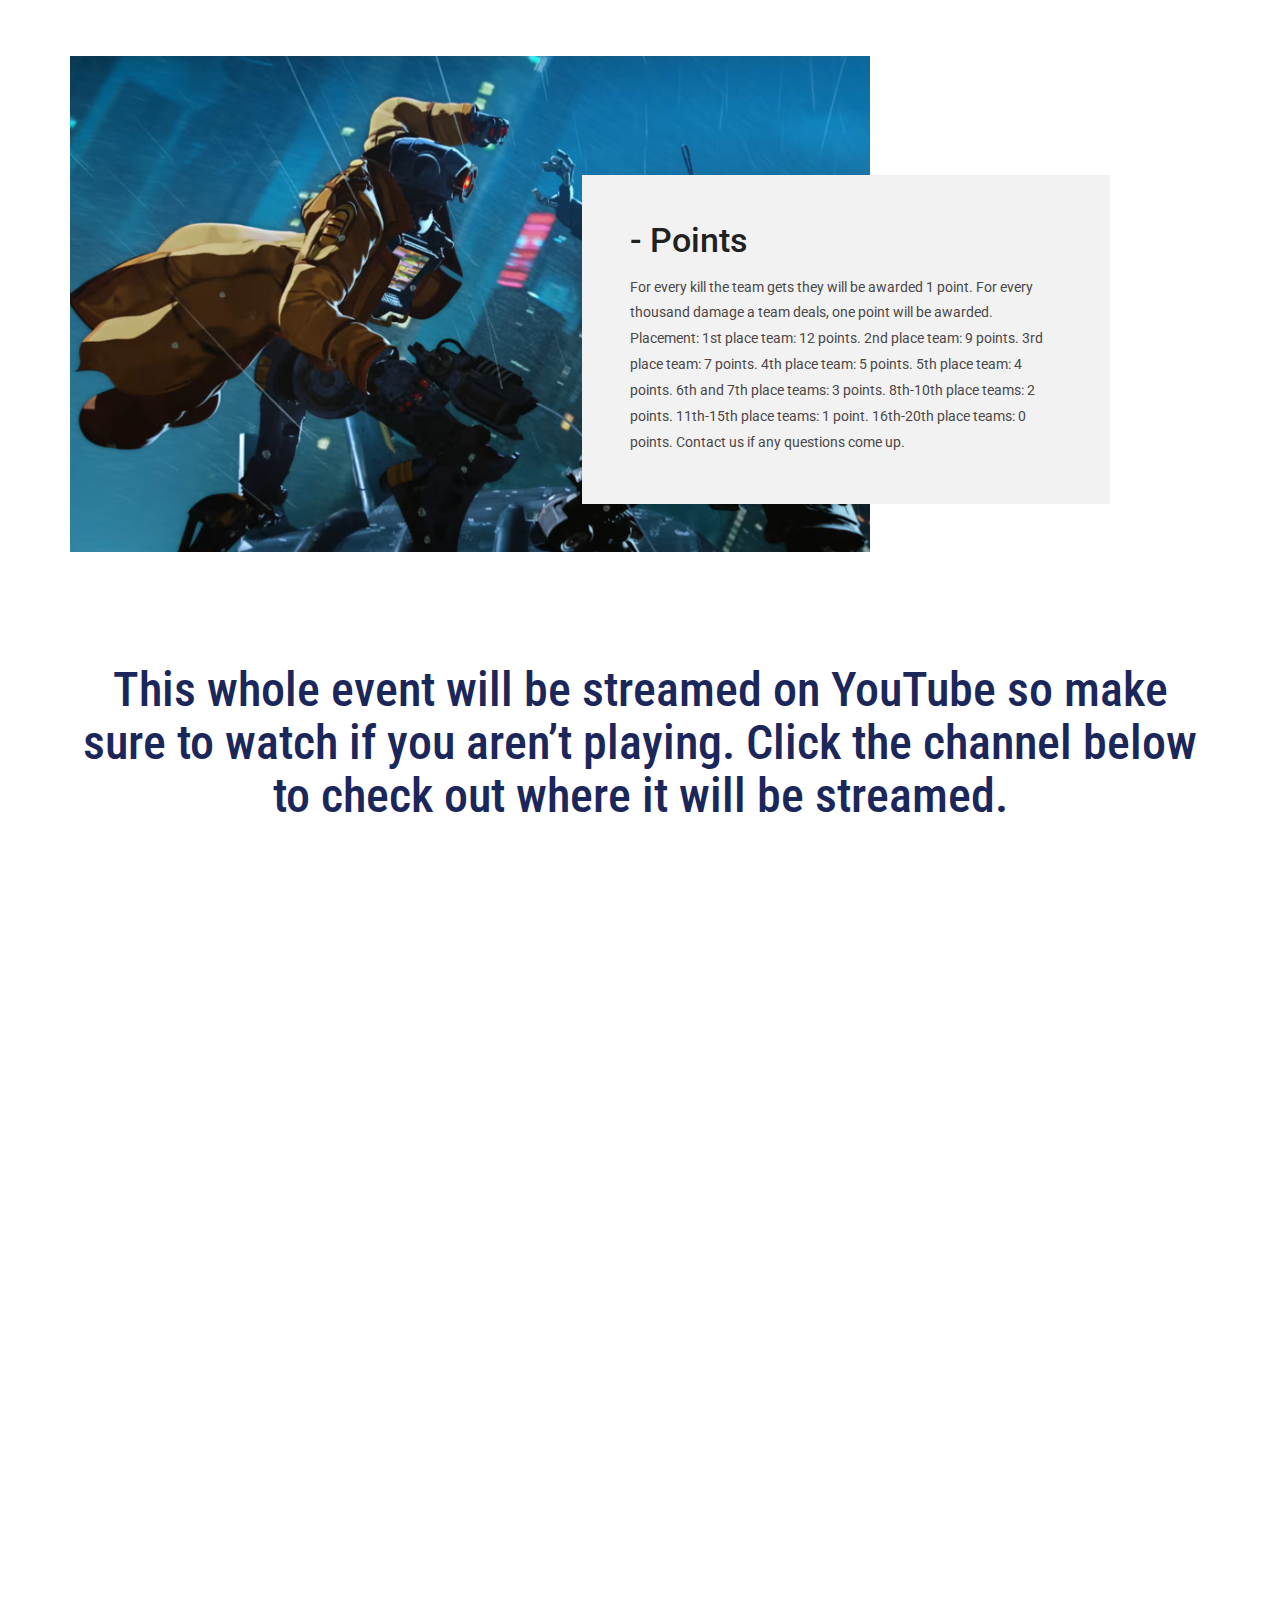
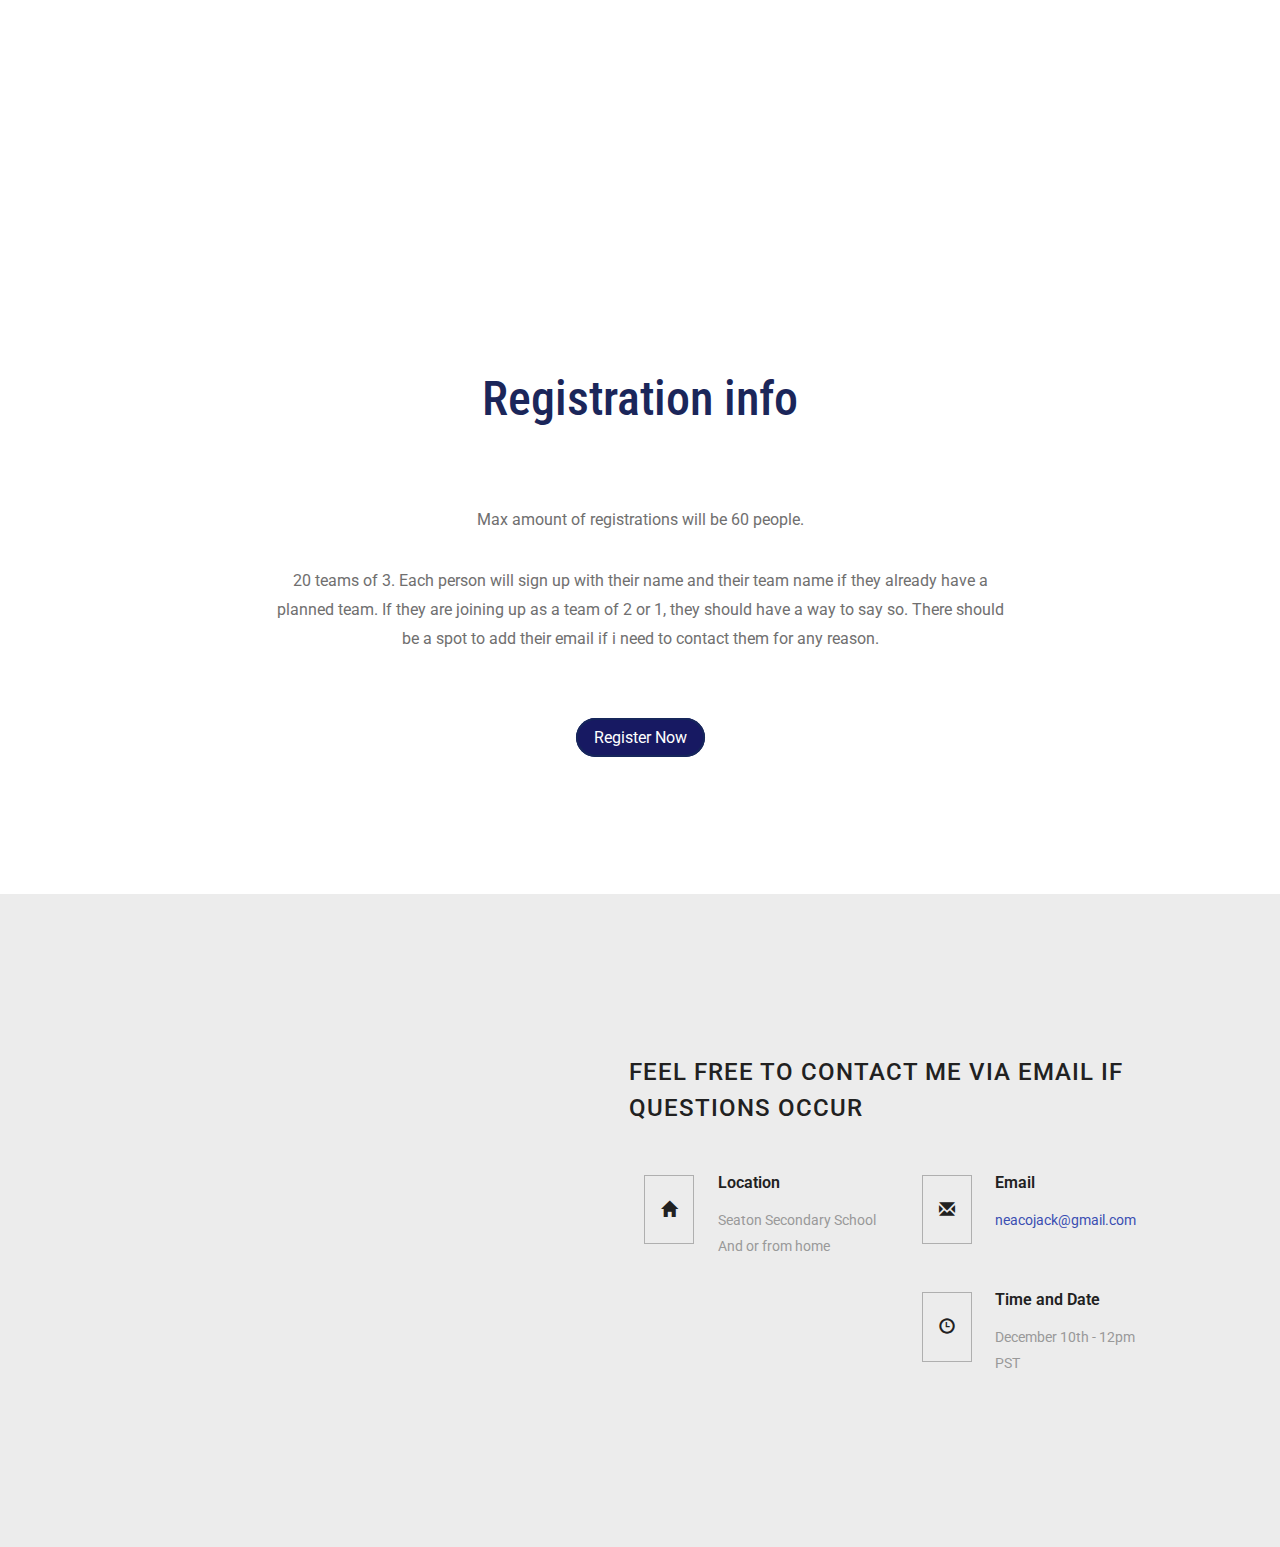
==== commit 284b7cb6: "Update index.html" ====
--- a/index.html
+++ b/index.html
@@ -192,7 +192,7 @@
 			<div class="agileits-title2"> 
 				<h3>Registration info</h3> 
 				<div class="p2">
-					<p>Max amount of registrations will be 60 people</p>
+					<p>Max amount of registrations will be 60 people.</p>
 				</div>
 				<div class="p">
 					<p> 20 teams of 3. Each person will sign up with their name and their team name if they already have a planned team. If they are joining up as a team of 2 or 1, they should have a way to say so. There should be a spot to add their email if i need to contact them for any reason.</p>
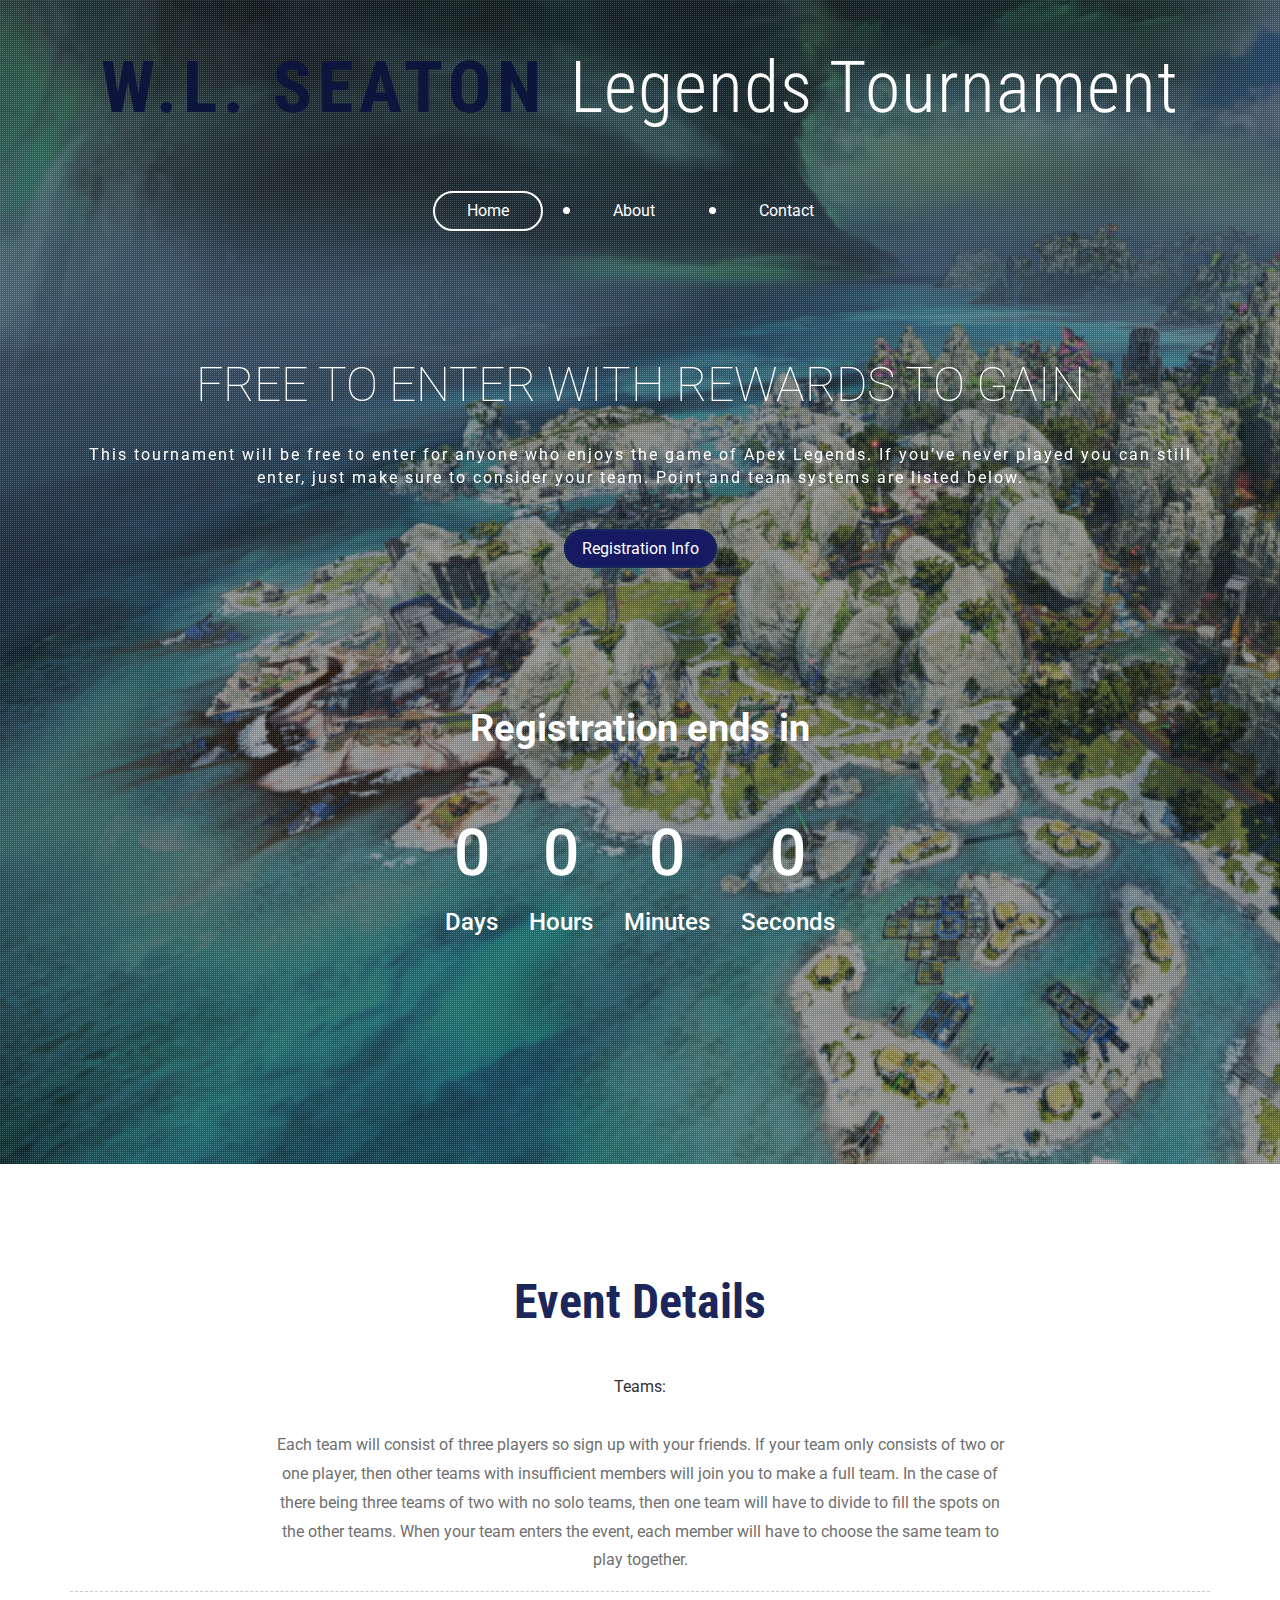
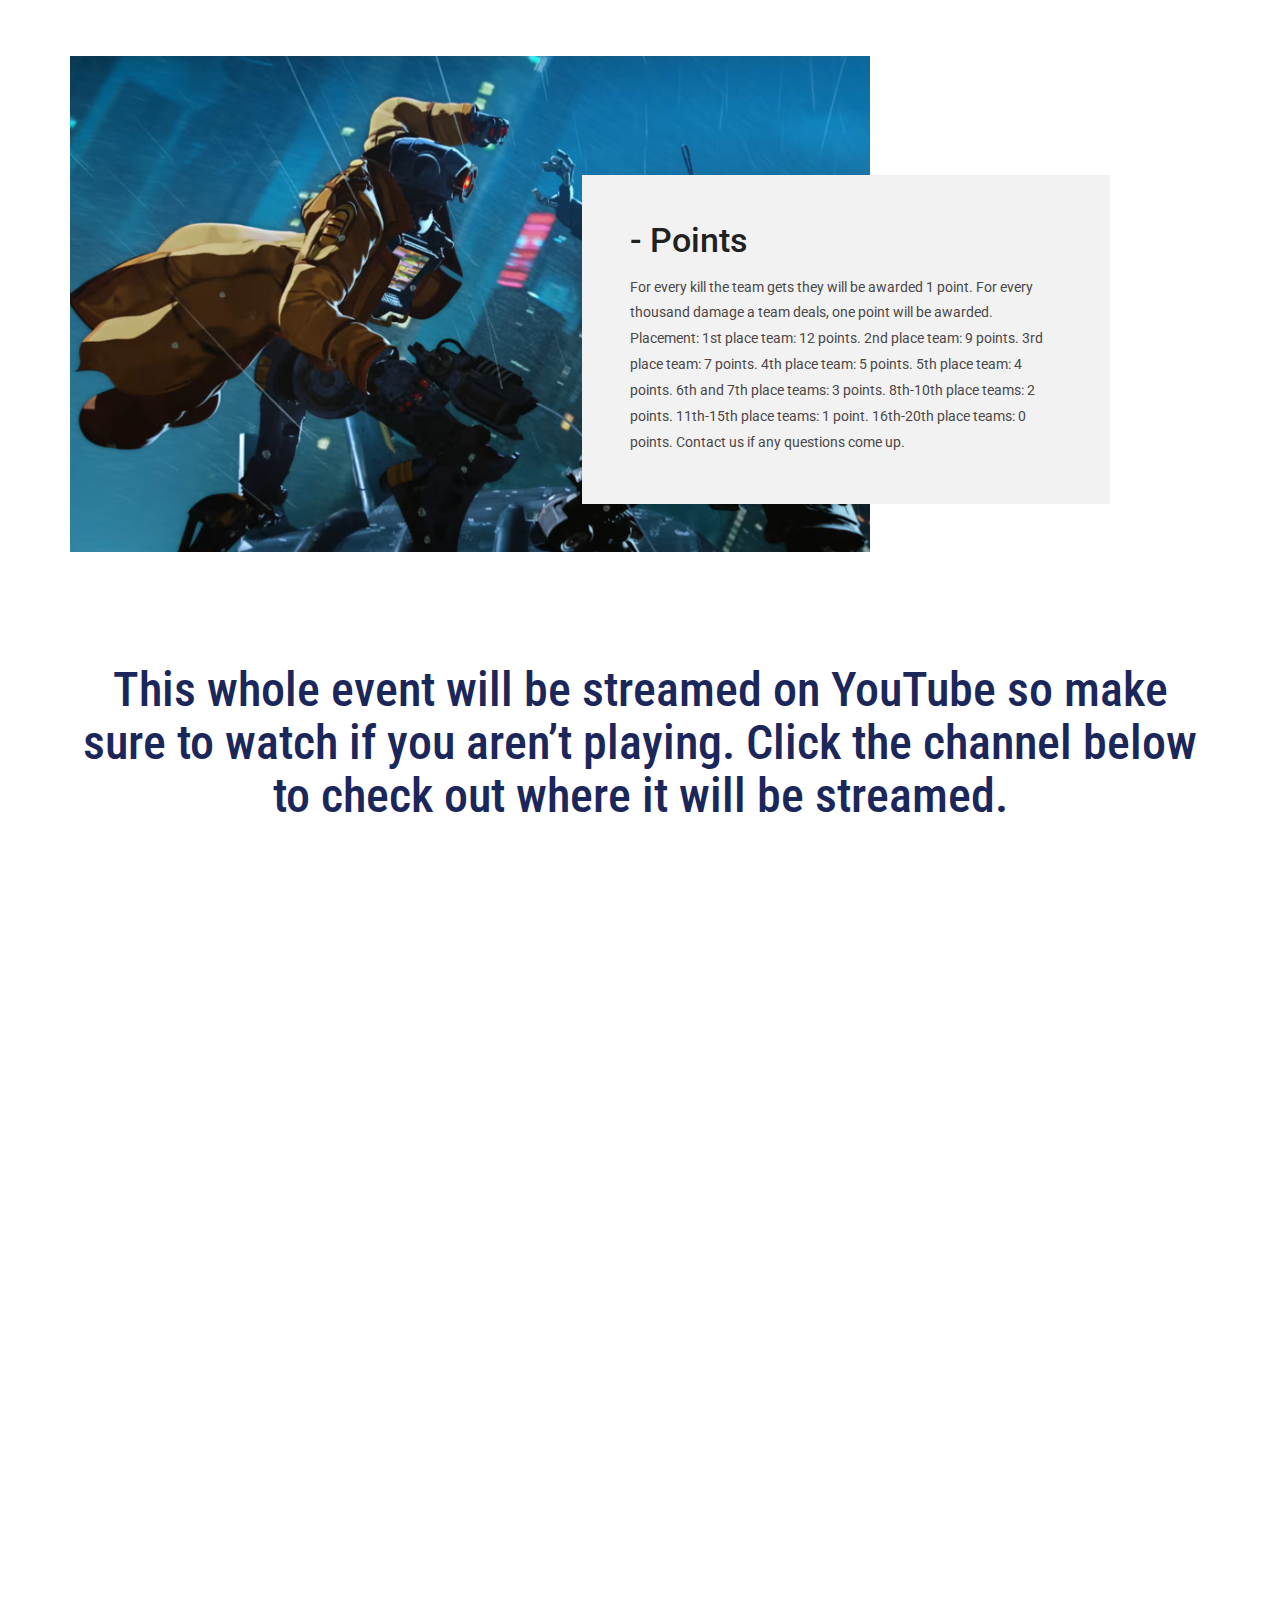
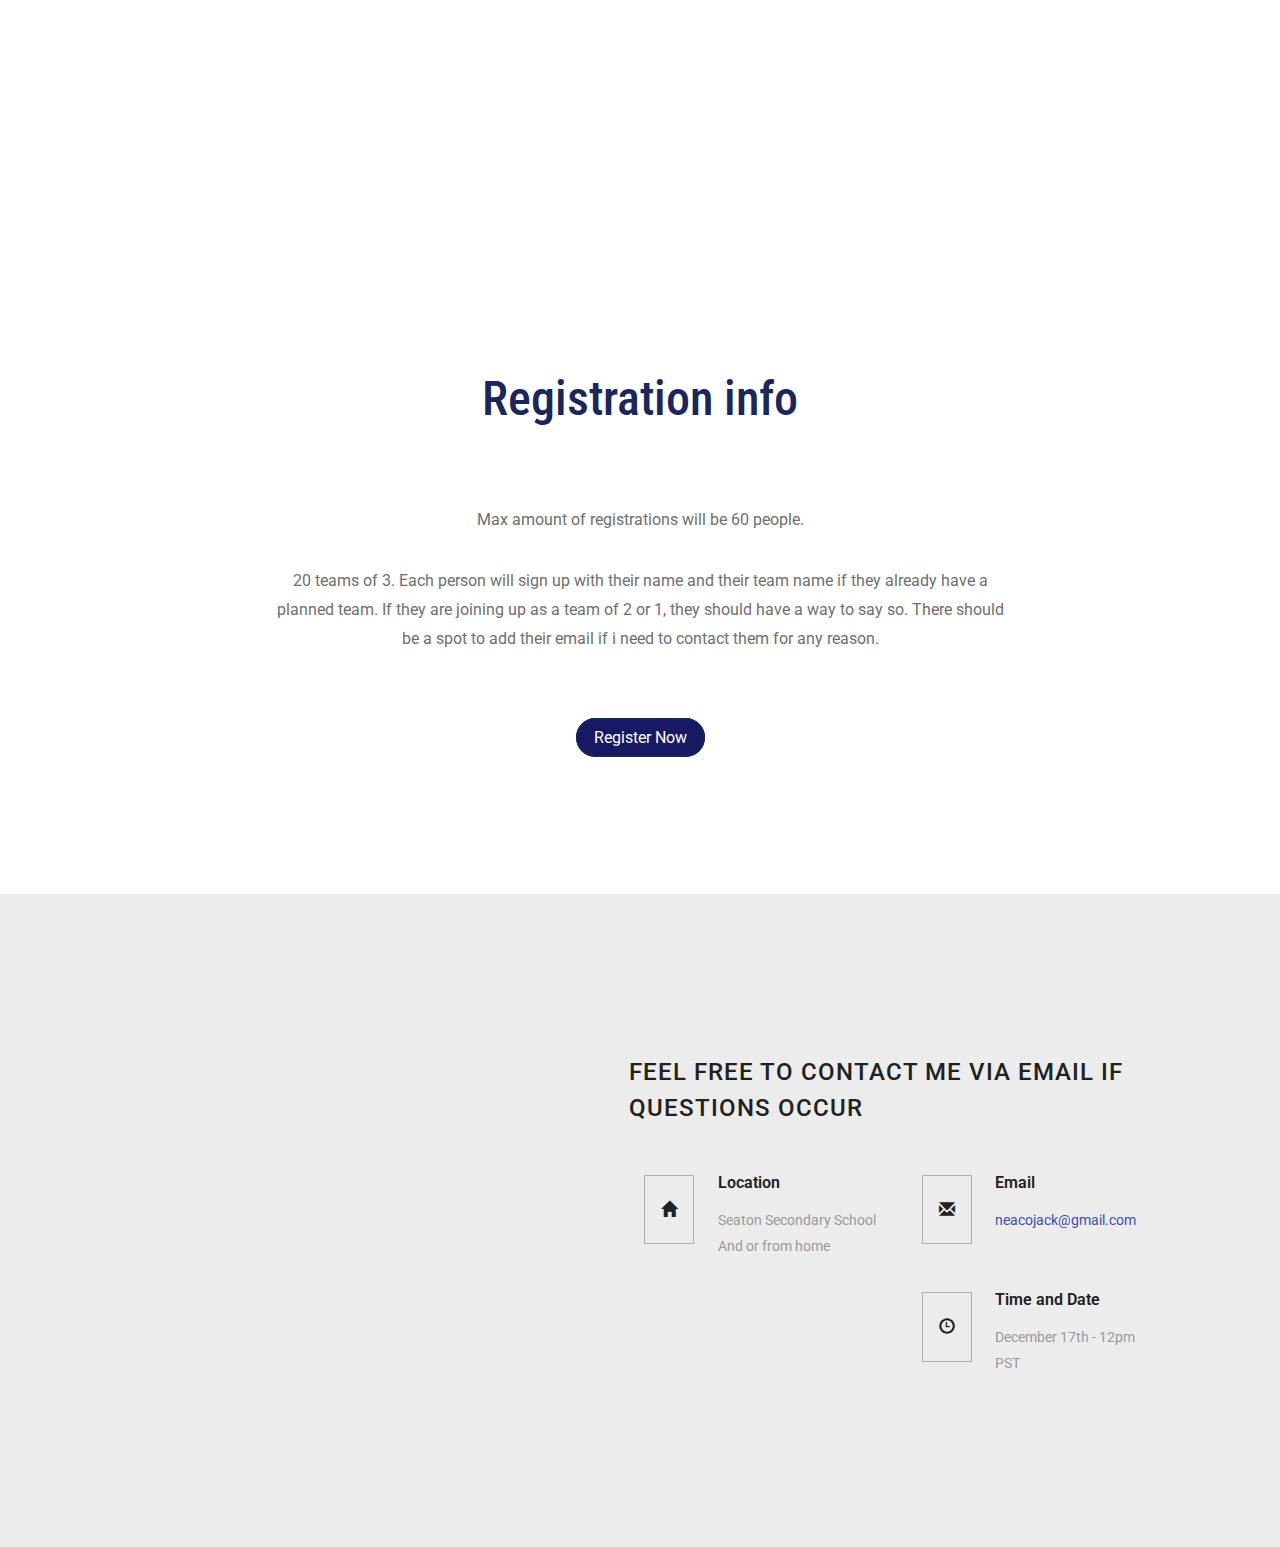
==== commit a3c719bd: "Update index.html" ====
--- a/index.html
+++ b/index.html
@@ -249,7 +249,7 @@
 					</div>
 					<div class="col-xs-10 address-right">
 						<h5>Time and Date</h5>
-						<p>December 10th - 12pm PST</p>
+						<p>December 17th - 12pm PST</p>
 					</div>
 					<div class="clearfix"> </div>
 				</div>
--- a/style.css
+++ b/style.css
@@ -1713,6 +1713,7 @@
     font-size: 2.4rem;
     font-weight: bold;
     padding: 2.5rem;
+    font-family: 'Roboto', sans-serif; 
 }
 
 .coming-soon {
